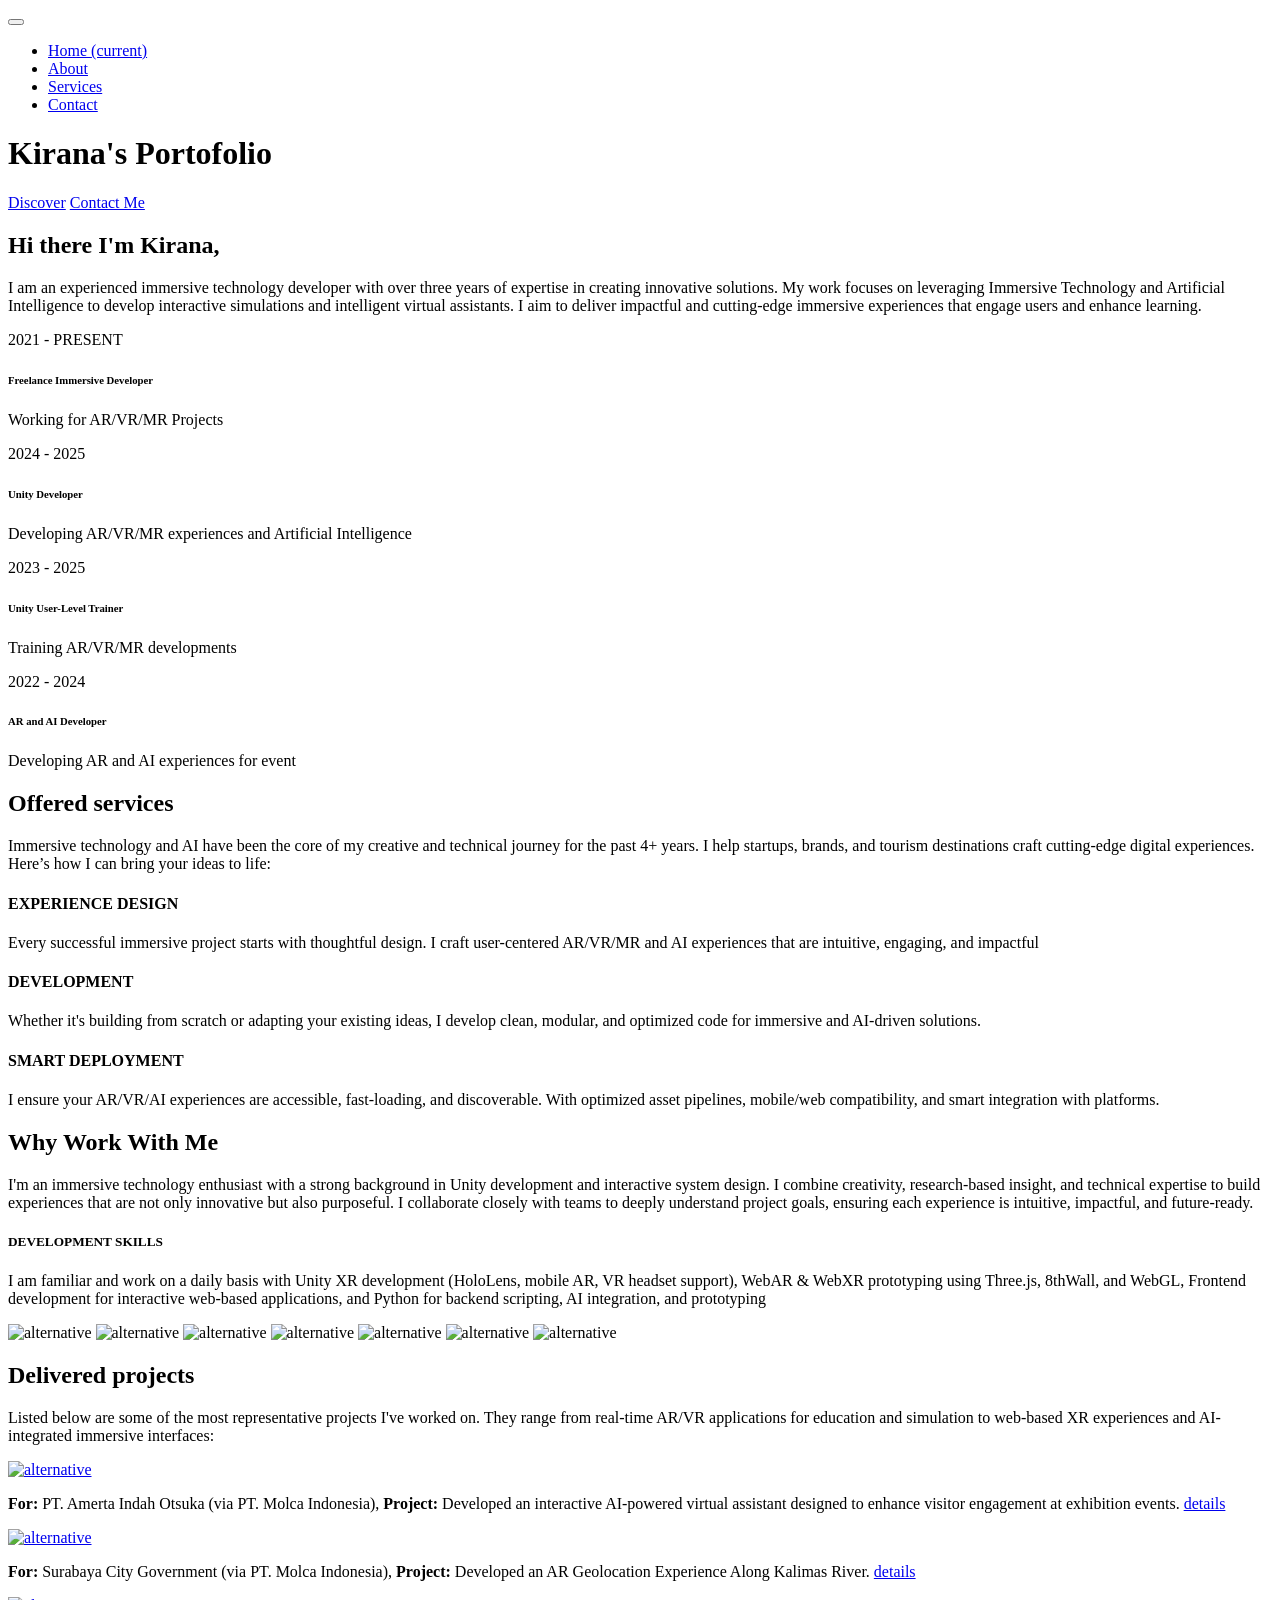
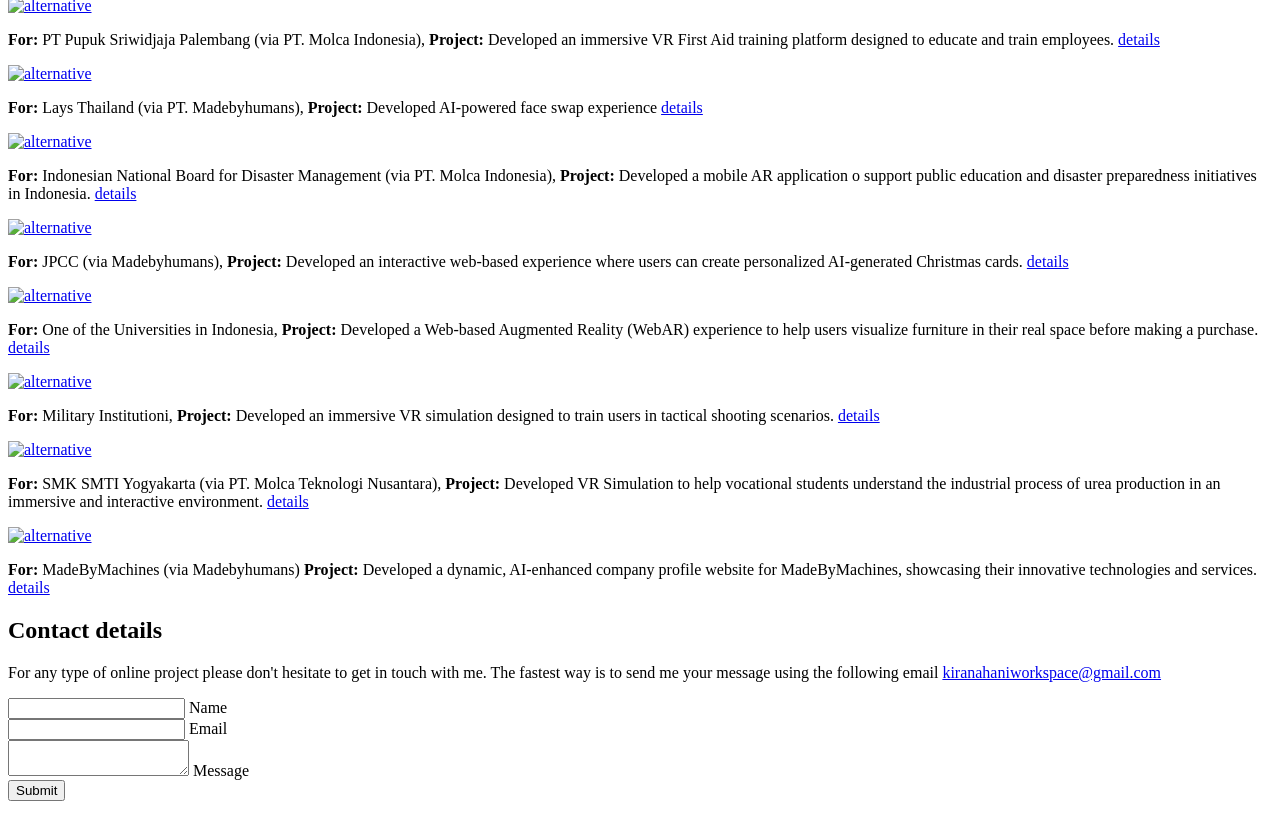
==== index.html @ e58524a7 "adding files" ====
<!DOCTYPE html>
<html lang="en">
<head>
    <meta charset="utf-8">
    <meta name="viewport" content="width=device-width, initial-scale=1, shrink-to-fit=no">


    <!-- Webpage Title -->
    <title>Kirana Hanifati</title>
    
    <!-- Styles -->
    <link rel="preconnect" href="https://fonts.gstatic.com">
    <link href="https://fonts.googleapis.com/css2?family=Open+Sans:ital,wght@0,400;0,600;0,700;1,400&family=Poppins:wght@600&display=swap" rel="stylesheet">
    <link href="css/bootstrap.css" rel="stylesheet">
    <link href="css/fontawesome-all.css" rel="stylesheet">
	<link href="css/styles.css" rel="stylesheet">
	
	<!-- Favicon  -->
    <link rel="icon" href="images/kiranaicon.png">
</head>
<body data-spy="scroll" data-target=".fixed-top">
    
    <!-- Navigation -->
    <nav class="navbar navbar-expand-lg fixed-top navbar-dark">
        <div class="container">


            <!-- Text Logo - Use this if you don't have a graphic logo -->
            <!-- <a class="navbar-brand logo-text page-scroll" href="index.html">Mark</a> -->

            <button class="navbar-toggler p-0 border-0" type="button" data-toggle="offcanvas">
                <span class="navbar-toggler-icon"></span>
            </button>

            <div class="navbar-collapse offcanvas-collapse" id="navbarsExampleDefault">
                <ul class="navbar-nav ml-auto">
                    <li class="nav-item">
                        <a class="nav-link page-scroll" href="#header">Home <span class="sr-only">(current)</span></a>
                    </li>
                    <li class="nav-item">
                        <a class="nav-link page-scroll" href="#about">About</a>
                    </li>
                    <li class="nav-item">
                        <a class="nav-link page-scroll" href="#services">Services</a>
                    </li>
                    <li class="nav-item">
                        <a class="nav-link page-scroll" href="#contact">Contact</a>
                    </li>
                </ul>
                <span class="nav-item social-icons">
                    <span class="fa-stack">
                        <a href="https://www.linkedin.com/in/kirana-hanifati/" target="_blank">
                            <i class="fas fa-circle fa-stack-2x"></i>
                            <i class="fab fa-linkedin-in fa-stack-1x"></i>
                        </a>
                    </span>
                    <span class="fa-stack">
                        <a href="https://www.youtube.com/@kiranahanifati8723/" target="_blank">
                            <i class="fas fa-circle fa-stack-2x"></i>
                            <i class="fab fa-youtube fa-stack-1x"></i>
                        </a>
                    </span>
                </span>
            </div> <!-- end of navbar-collapse -->
        </div> <!-- end of container -->
    </nav> <!-- end of navbar -->
    <!-- end of navigation -->


    <!-- Header -->
    <header id="header" class="header">
        <div class="container">
            <div class="row">
                <div class="col-lg-6">
                    <div class="text-container">
                        <h1 class="h1-large">Kirana's Portofolio</h1>
                        <a class="btn-solid-lg page-scroll" href="#about">Discover</a>
                        <a class="btn-outline-lg page-scroll" href="#contact"><i class="fas fa-user"></i>Contact Me</a>
                    </div> <!-- end of text-container -->
                </div> <!-- end of col -->
            </div> <!-- end of row -->
        </div> <!-- end of container -->
    </header> <!-- end of header -->
    <!-- end of header -->


    <!-- About-->
    <div id="about" class="basic-1 bg-gray">
        <div class="container">
            <div class="row">
                <div class="col-lg-4">
                    <div class="text-container first">
                        <h2>Hi there I'm Kirana,</h2>
                        <p>I am an experienced immersive technology developer with over three years of expertise in creating innovative solutions. My work focuses on leveraging Immersive Technology and Artificial Intelligence to develop interactive simulations and intelligent virtual assistants. I aim to deliver impactful and cutting-edge immersive experiences that engage users and enhance learning.</p>
                    </div> <!-- end of text-container -->
                </div> <!-- end of col -->
                <div class="col-lg-4">
                    <div class="text-container second">
                        <div class="time">2021 - PRESENT</div>
                        <h6>Freelance Immersive Developer</h6>
                        <p>Working for AR/VR/MR Projects</p>
                        <div class="time">2024 - 2025</div>
                        <h6>Unity Developer</h6>
                        <p>Developing AR/VR/MR experiences and Artificial Intelligence</p>
                    </div> <!-- end of text-container -->
                </div> <!-- end of col -->
                <div class="col-lg-4">
                    <div class="text-container third">
                        <div class="time">2023 - 2025</div>
                        <h6>Unity User-Level Trainer</h6>
                        <p>Training AR/VR/MR developments</p>
                        <div class="time">2022 - 2024</div>
                        <h6>AR and AI Developer</h6>
                        <p>Developing AR and AI experiences for event</p>
                    </div> <!-- end of text-container -->
                </div> <!-- end of col -->
            </div> <!-- end of row -->
        </div> <!-- end of container -->
    </div> <!-- end of basic-1 -->
    <!-- end of about -->


    <!-- Services -->
    <div id="services" class="basic-2">
        <div class="container">
            <div class="row">
                <div class="col-lg-12">
                    <h2 class="h2-heading">Offered services</h2>
                    <p class="p-heading">Immersive technology and AI have been the core of my creative and technical journey for the past 4+ years. I help startups, brands, and tourism destinations craft cutting-edge digital experiences. Here’s how I can bring your ideas to life:</p>
                </div> <!-- end of col -->
            </div> <!-- end of row -->
            <div class="row">
                <div class="col-lg-4">
                    <div class="text-box">
                        <i class="far fa-gem"></i>
                        <h4>EXPERIENCE DESIGN</h4>
                        <p>Every successful immersive project starts with thoughtful design. I craft user-centered AR/VR/MR and AI experiences that are intuitive, engaging, and impactful</p>
                    </div> <!-- end of text-box -->
                </div> <!-- end of col -->
                <div class="col-lg-4">
                    <div class="text-box">
                        <i class="fas fa-code"></i>
                        <h4>DEVELOPMENT</h4>
                        <p>Whether it's building from scratch or adapting your existing ideas, I develop clean, modular, and optimized code for immersive and AI-driven solutions. </p>
                    </div> <!-- end of text-box -->
                </div> <!-- end of col -->
                <div class="col-lg-4">
                    <div class="text-box">
                        <i class="fas fa-tv"></i>
                        <h4>SMART DEPLOYMENT</h4>
                        <p>I ensure your AR/VR/AI experiences are accessible, fast-loading, and discoverable. With optimized asset pipelines, mobile/web compatibility, and smart integration with platforms.</p>
                    </div> <!-- end of text-box -->
                </div> <!-- end of col -->
            </div> <!-- end of row -->
        </div> <!-- end of container -->
    </div> <!-- end of basic-2 -->
    <!-- end of services -->


    <!-- Details -->
	<div class="split">
		<div class="area-1">
		</div><!-- end of area-1 on same line and no space between comments to eliminate margin white space --><div class="area-2 bg-gray">
            <div class="container">    
                <div class="row">
                    <div class="col-lg-12">     
                        
                        <!-- Text Container -->
                        <div class="text-container">
                            <h2>Why Work With Me</h2>
                            <p>I'm an immersive technology enthusiast with a strong background in Unity development and interactive system design. I combine creativity, research-based insight, and technical expertise to build experiences that are not only innovative but also purposeful. I collaborate closely with teams to deeply understand project goals, ensuring each experience is intuitive, impactful, and future-ready.</p>
                            <h5>DEVELOPMENT SKILLS</h5>
                            <p>I am familiar and work on a daily basis with Unity XR development (HoloLens, mobile AR, VR headset support), WebAR & WebXR prototyping using Three.js, 8thWall, and WebGL, Frontend development for interactive web-based applications, and Python for backend scripting, AI integration, and prototyping</p>
                            
                            <div class="icons-container">
                                <img src="images/unity.png" alt="alternative">
                                <img src="images/arcore.png" alt="alternative">
                                <img src="images/webxr.svg" alt="alternative">
                                <img src="images/python.webp" alt="alternative">
                                <img src="images/8thwall.png" alt="alternative">
                                <img src="images/javascript.png" alt="alternative">
                                <img src="images/MRTK.png" alt="alternative">
                            </div> <!-- end of icons-container -->
                        </div> <!-- end of text-container -->
                        <!-- end of text container -->

                    </div> <!-- end of col -->
                </div> <!-- end of row -->
            </div> <!-- end of container -->
		</div> <!-- end of area-2 -->
    </div> <!-- end of split -->
    <!-- end of details -->


    <!-- Projects -->
    <div id="projects" class="basic-3">
        <div class="container">
            <div class="row">
                <div class="col-lg-12">
                    <h2 class="h2-heading">Delivered projects</h2>
                    <p class="p-heading">Listed below are some of the most representative projects I've worked on. They range from real-time AR/VR applications for education and simulation to web-based XR experiences and AI-integrated immersive interfaces:</p>
                </div> <!-- end of col -->
            </div> <!-- end of row -->
            <div class="row">
                <div class="col-lg-12">
                    <div class="text-container">
                        <div class="image-container">
                            <a href="project-AIO.html">
                                <img class="img-fluid" src="images/project-AIO.png" alt="alternative">
                            </a>
                        </div> <!-- end of image-container -->
                        <p><strong>For:</strong> PT. Amerta Indah Otsuka (via PT. Molca Indonesia), <strong>Project:</strong> Developed an interactive AI-powered virtual assistant designed to enhance visitor engagement at exhibition events. <a class="blue" href="project-AIO.html">details</a></p>
                    </div> <!-- end of text-container -->
                    <div class="text-container">
                        <div class="image-container">
                            <a href="project-Kalimas.html">
                                <img class="img-fluid" src="images/project-kalimas.png" alt="alternative">
                            </a>
                        </div> <!-- end of image-container -->
                        <p><strong>For:</strong> Surabaya City Government (via PT. Molca Indonesia), <strong>Project:</strong> Developed an AR Geolocation Experience Along Kalimas River. <a class="blue" href="project-Kalimas.html">details</a></p>
                    </div> <!-- end of text-container -->
                    <div class="text-container">
                        <div class="image-container">
                            <a href="project-pusri.html">
                                <img class="img-fluid" src="images/project-Pusri.png" alt="alternative">
                            </a>
                        </div> <!-- end of image-container -->
                        <p><strong>For:</strong> PT Pupuk Sriwidjaja Palembang (via PT. Molca Indonesia), <strong>Project:</strong> Developed an immersive VR First Aid training platform designed to educate and train employees. <a class="blue" href="project-pusri.html">details</a></p>
                    </div> <!-- end of text-container -->
                    <div class="text-container">
                        <div class="image-container">
                            <a href="project-lays.html">
                                <img class="img-fluid" src="images/project-lays.png" alt="alternative">
                            </a>
                        </div> <!-- end of image-container -->
                        <p><strong>For:</strong> Lays Thailand (via PT. Madebyhumans), <strong>Project:</strong> Developed AI-powered face swap experience <a class="blue" href="project-lays.html">details</a></p>
                    </div> <!-- end of text-container -->
                </div> <!-- end of col -->
            </div> <!-- end of row -->
        </div> <!-- end of container -->
    </div> <!-- end of basic-3 -->
    <!-- end of projects -->


    <!-- Works -->
    <div class="basic-4">
        <div class="container">
            <div class="row">
                <div class="col-lg-4">
                    <div class="text-container">
                        <div class="image-container">
                            <a href="project-bnpb.html">
                                <img class="img-fluid" src="images/project-bnpb.png" alt="alternative">
                            </a>
                        </div> <!-- end of image-container -->
                        <p><strong>For:</strong>  Indonesian National Board for Disaster Management (via PT. Molca Indonesia), <strong>Project:</strong> Developed a mobile AR application o support public education and disaster preparedness initiatives in Indonesia. <a class="blue" href="project-bnpb.html">details</a></p>
                    </div> <!-- end of text-container -->
                </div> <!-- end of col -->
                <div class="col-lg-4">
                    <div class="text-container">
                        <div class="image-container">
                            <a href="project-jpcc.html">
                                <img class="img-fluid" src="images/project-jpcc.png" alt="alternative">
                            </a>
                        </div> <!-- end of image-container -->
                        <p><strong>For:</strong> JPCC (via Madebyhumans), <strong>Project:</strong> Developed an interactive web-based experience where users can create personalized AI-generated Christmas cards.  <a class="blue" href="project-jpcc.html">details</a></p>
                    </div> <!-- end of text-container -->
                </div> <!-- end of col -->
                <div class="col-lg-4">
                    <div class="text-container">
                        <div class="image-container">
                            <a href="project-furniture.html">
                                <img class="img-fluid" src="images/project-furniture.png" alt="alternative">
                            </a>
                        </div> <!-- end of image-container -->
                        <p><strong>For:</strong> One of the Universities in Indonesia, <strong>Project:</strong> Developed a Web-based Augmented Reality (WebAR) experience to help users visualize furniture in their real space before making a purchase. <a class="blue" href="project-furniture.html">details</a></p>
                    </div> <!-- end of text-container -->
                </div> <!-- end of col -->
            </div> <!-- end of row -->
            <div class="row">
                <div class="col-lg-4">
                    <div class="text-container">
                        <div class="image-container">
                            <a href="project-stride.html">
                                <img class="img-fluid" src="images/project-stride.png" alt="alternative">
                            </a>
                        </div> <!-- end of image-container -->
                        <p><strong>For:</strong> Military Institutioni, <strong>Project:</strong> Developed an immersive VR simulation designed to train users in tactical shooting scenarios. <a class="blue" href="project-stride.html">details</a></p>
                    </div> <!-- end of text-container -->
                </div> <!-- end of col -->
                <div class="col-lg-4">
                    <div class="text-container">
                        <div class="image-container">
                            <a href="project-smti.html">
                                <img class="img-fluid" src="images/project-smti.png" alt="alternative">
                            </a>
                        </div> <!-- end of image-container -->
                        <p><strong>For:</strong> SMK SMTI Yogyakarta (via PT. Molca Teknologi Nusantara), <strong>Project:</strong> Developed VR Simulation to help vocational students understand the industrial process of urea production in an immersive and interactive environment. <a class="blue" href="project-smti.html">details</a></p>
                    </div> <!-- end of text-container -->
                </div> <!-- end of col -->
                <div class="col-lg-4">
                    <div class="text-container">
                        <div class="image-container">
                            <a href="project-madebymachines.html">
                                <img class="img-fluid" src="images/project-madebymachines.png" alt="alternative">
                            </a>
                        </div> <!-- end of image-container -->
                        <p><strong>For:  </strong>MadeByMachines (via Madebyhumans) <strong>Project:</strong> Developed a dynamic, AI-enhanced company profile website for MadeByMachines, showcasing their innovative technologies and services. <a class="blue" href="project-madebymachines.html">details</a></p>
                    </div> <!-- end of text-container -->
                </div> <!-- end of col -->
            </div> <!-- end of row -->
        </div> <!-- end of container -->
    </div> <!-- end of basic-4 -->
    <!-- end of works -->



<!-- Contact -->
<div id="contact" class="form-1 bg-gray">
    <div class="container">
        <div class="row">
            <div class="col-lg-12">
                <h2>Contact details</h2>
                <p class="p-heading">
                    For any type of online project please don't hesitate to get in touch with me. 
                    The fastest way is to send me your message using the following email 
                    <a class="blue no-line" href="mailto:kiranahaniworkspace@gmail.com">kiranahaniworkspace@gmail.com</a>
                </p>
            </div>
        </div>
        <div class="row">
            <div class="col-lg-12">
                <form id="contactForm">
                    <div class="form-group">
                        <input type="text" name="name" class="form-control-input" required>
                        <label class="label-control">Name</label>
                    </div>
                    <div class="form-group">
                        <input type="email" name="email" class="form-control-input" required>
                        <label class="label-control">Email</label>
                    </div>
                    <div class="form-group">
                        <textarea name="message" class="form-control-textarea" required></textarea>
                        <label class="label-control">Message</label>
                    </div>
                    <div class="form-group">
                        <button type="submit" class="form-control-submit-button">Submit</button>
                    </div>
                    <p id="formStatus"></p>
                </form>
            </div>
        </div>
    </div>
</div>

<!-- Scripts -->
<script src="js/jquery.min.js"></script>
<script src="js/bootstrap.min.js"></script>
<script src="js/jquery.easing.min.js"></script>
<script src="js/scripts.js"></script>
<script src="config.js"></script> <!-- Formspree ID disimpan di config.js -->

<script>
document.getElementById('contactForm').addEventListener('submit', async function(e) {
    e.preventDefault();
    const statusEl = document.getElementById('formStatus');
    statusEl.textContent = "Sending...";

    const formData = new FormData(this);
    try {
        const response = await fetch(`https://formspree.io/f/${CONFIG.FORMSPREE_ID}`, {
            method: "POST",
            body: formData,
            headers: {
                'Accept': 'application/json'
            }
        });

        if (response.ok) {
            statusEl.textContent = "Email sent!";
            this.reset();
        } else {
            const data = await response.json();
            statusEl.textContent = data?.error || "Failed to send the email.";
        }
    } catch (err) {
        statusEl.textContent = "Error: " + err.message;
    }
});
</script>

</body>
</html>
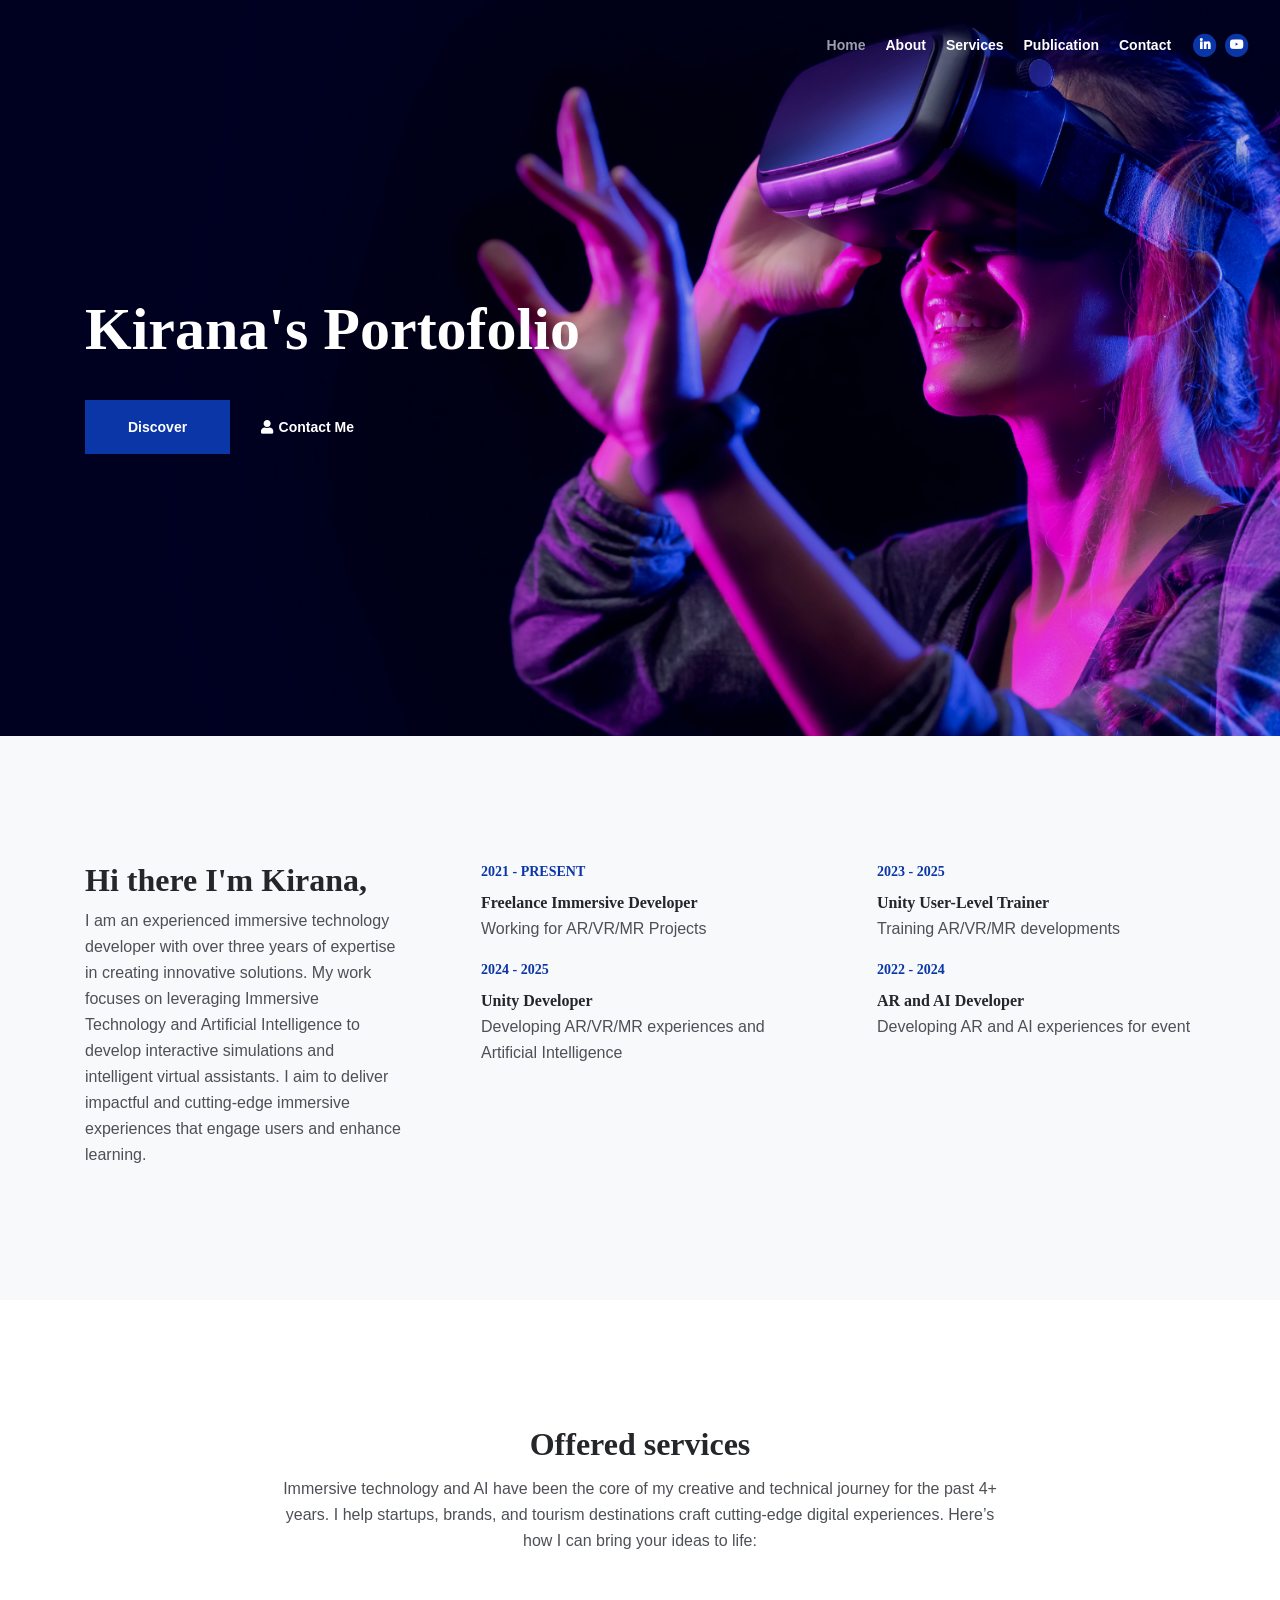
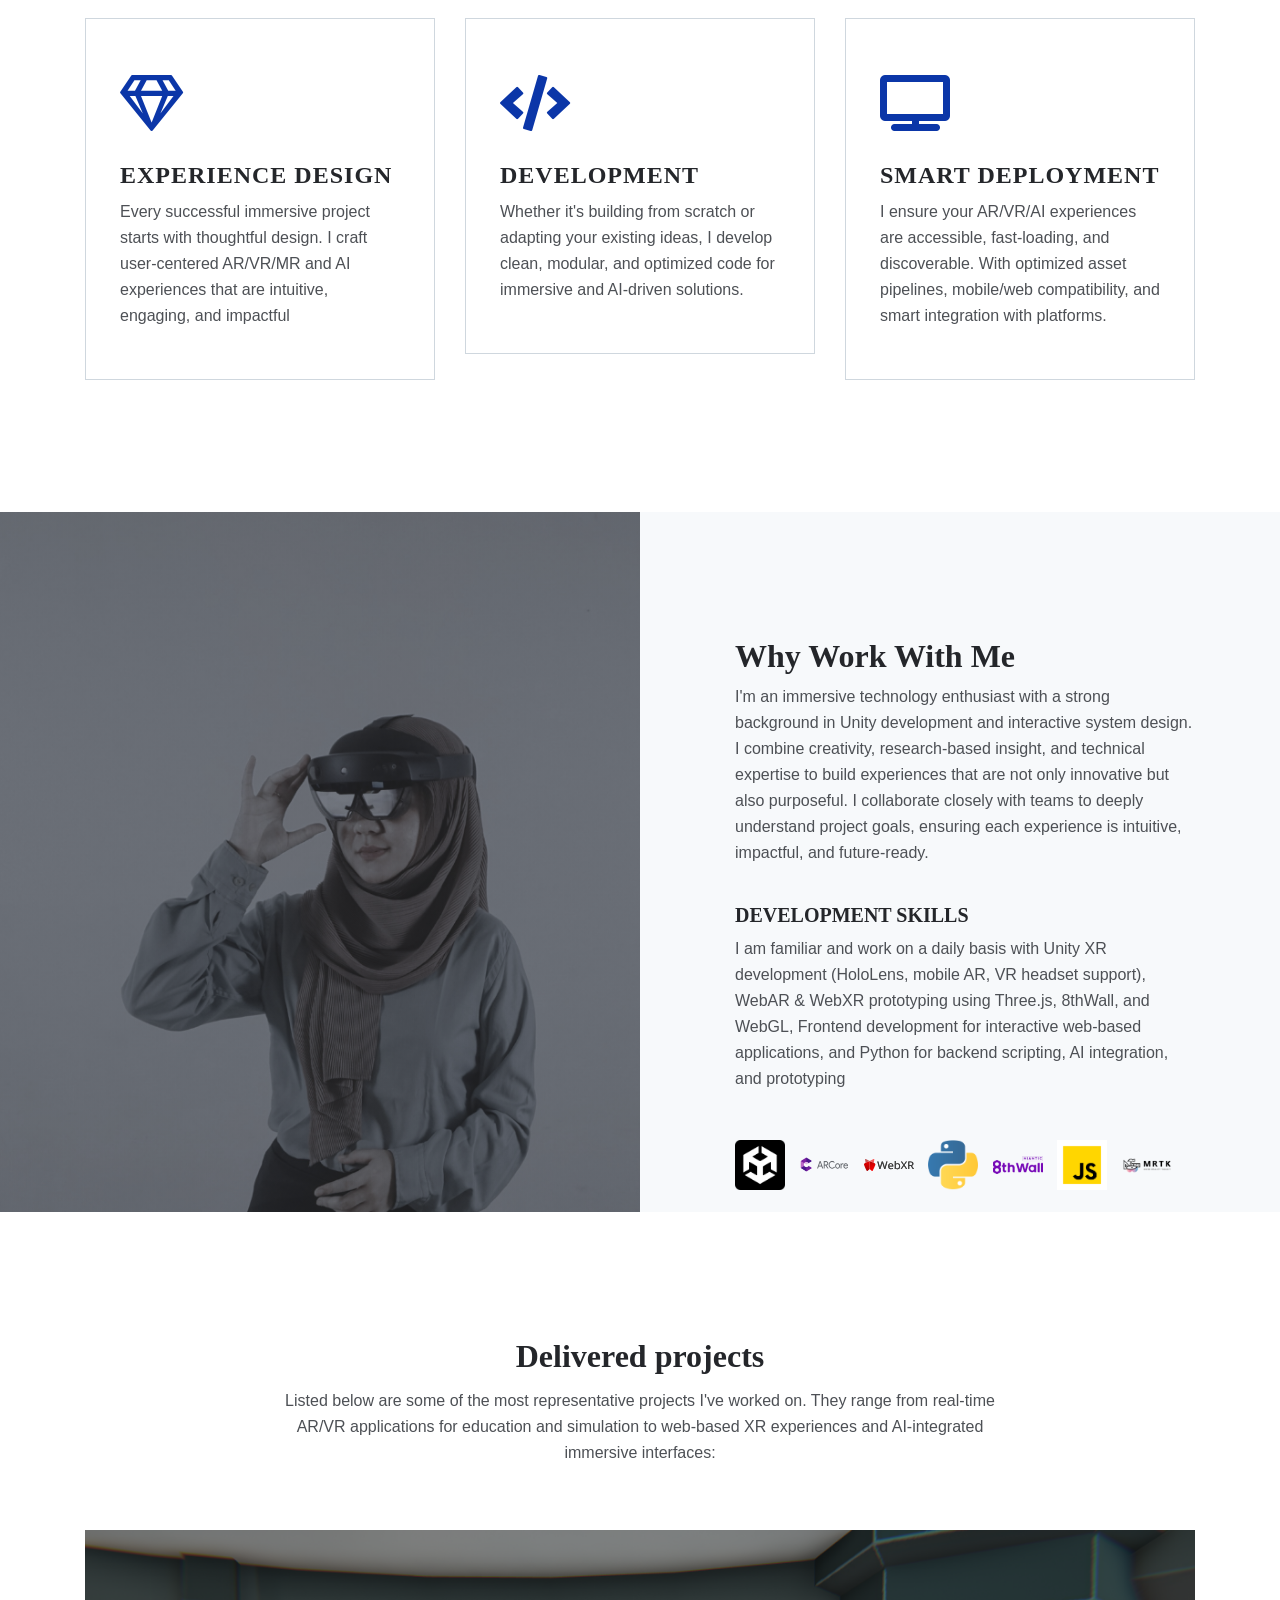
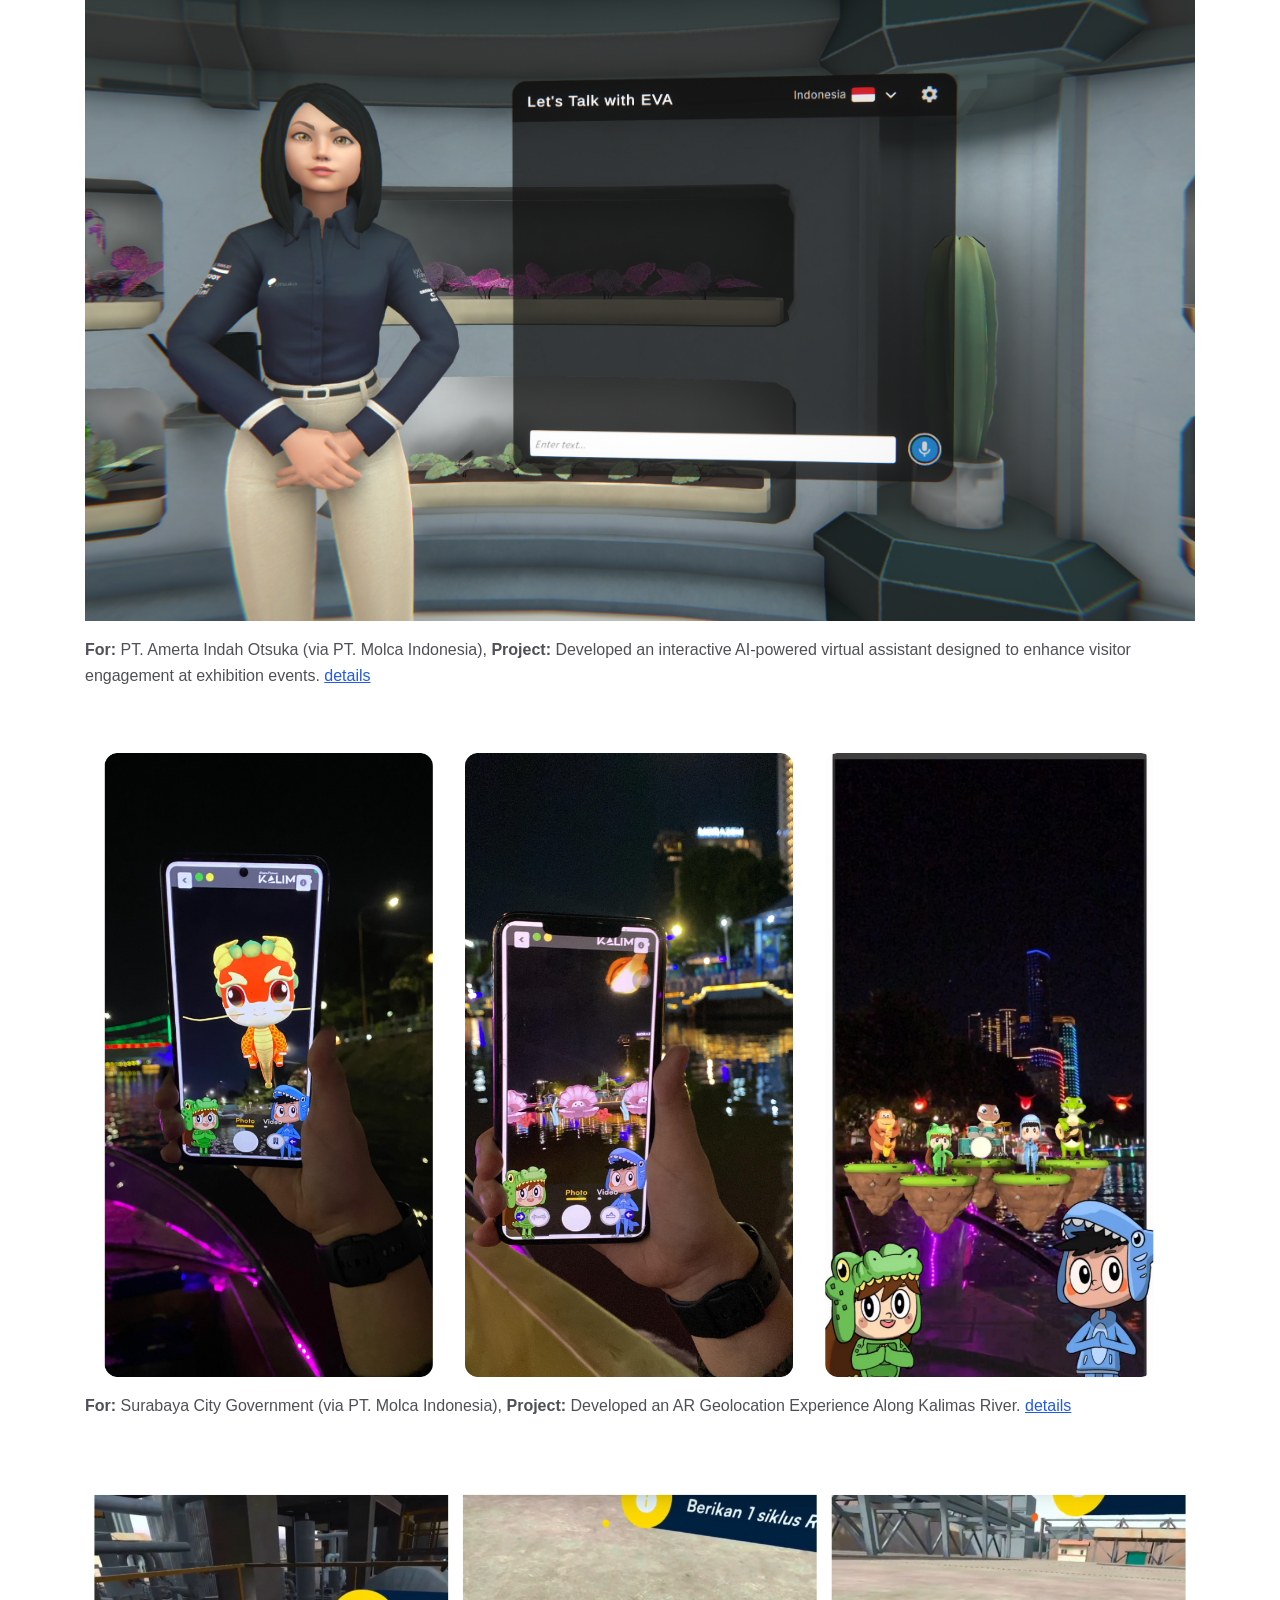
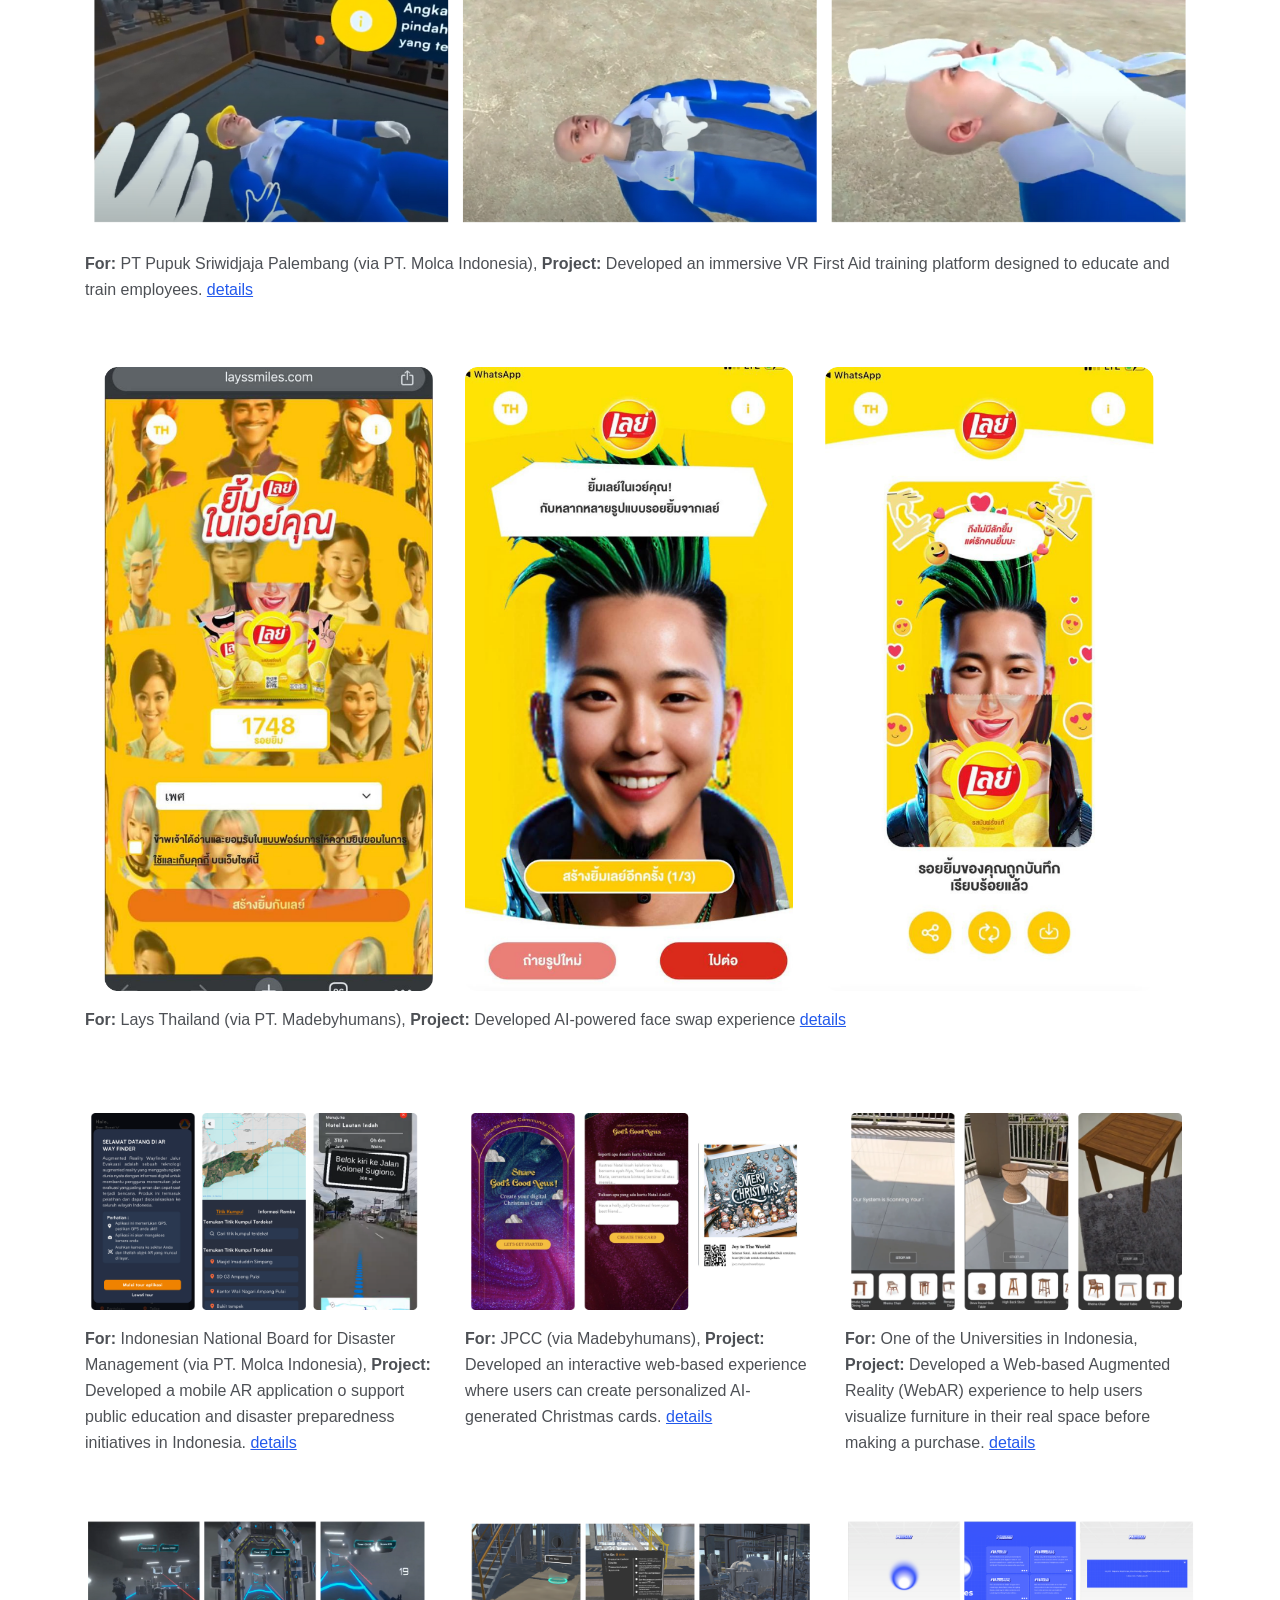
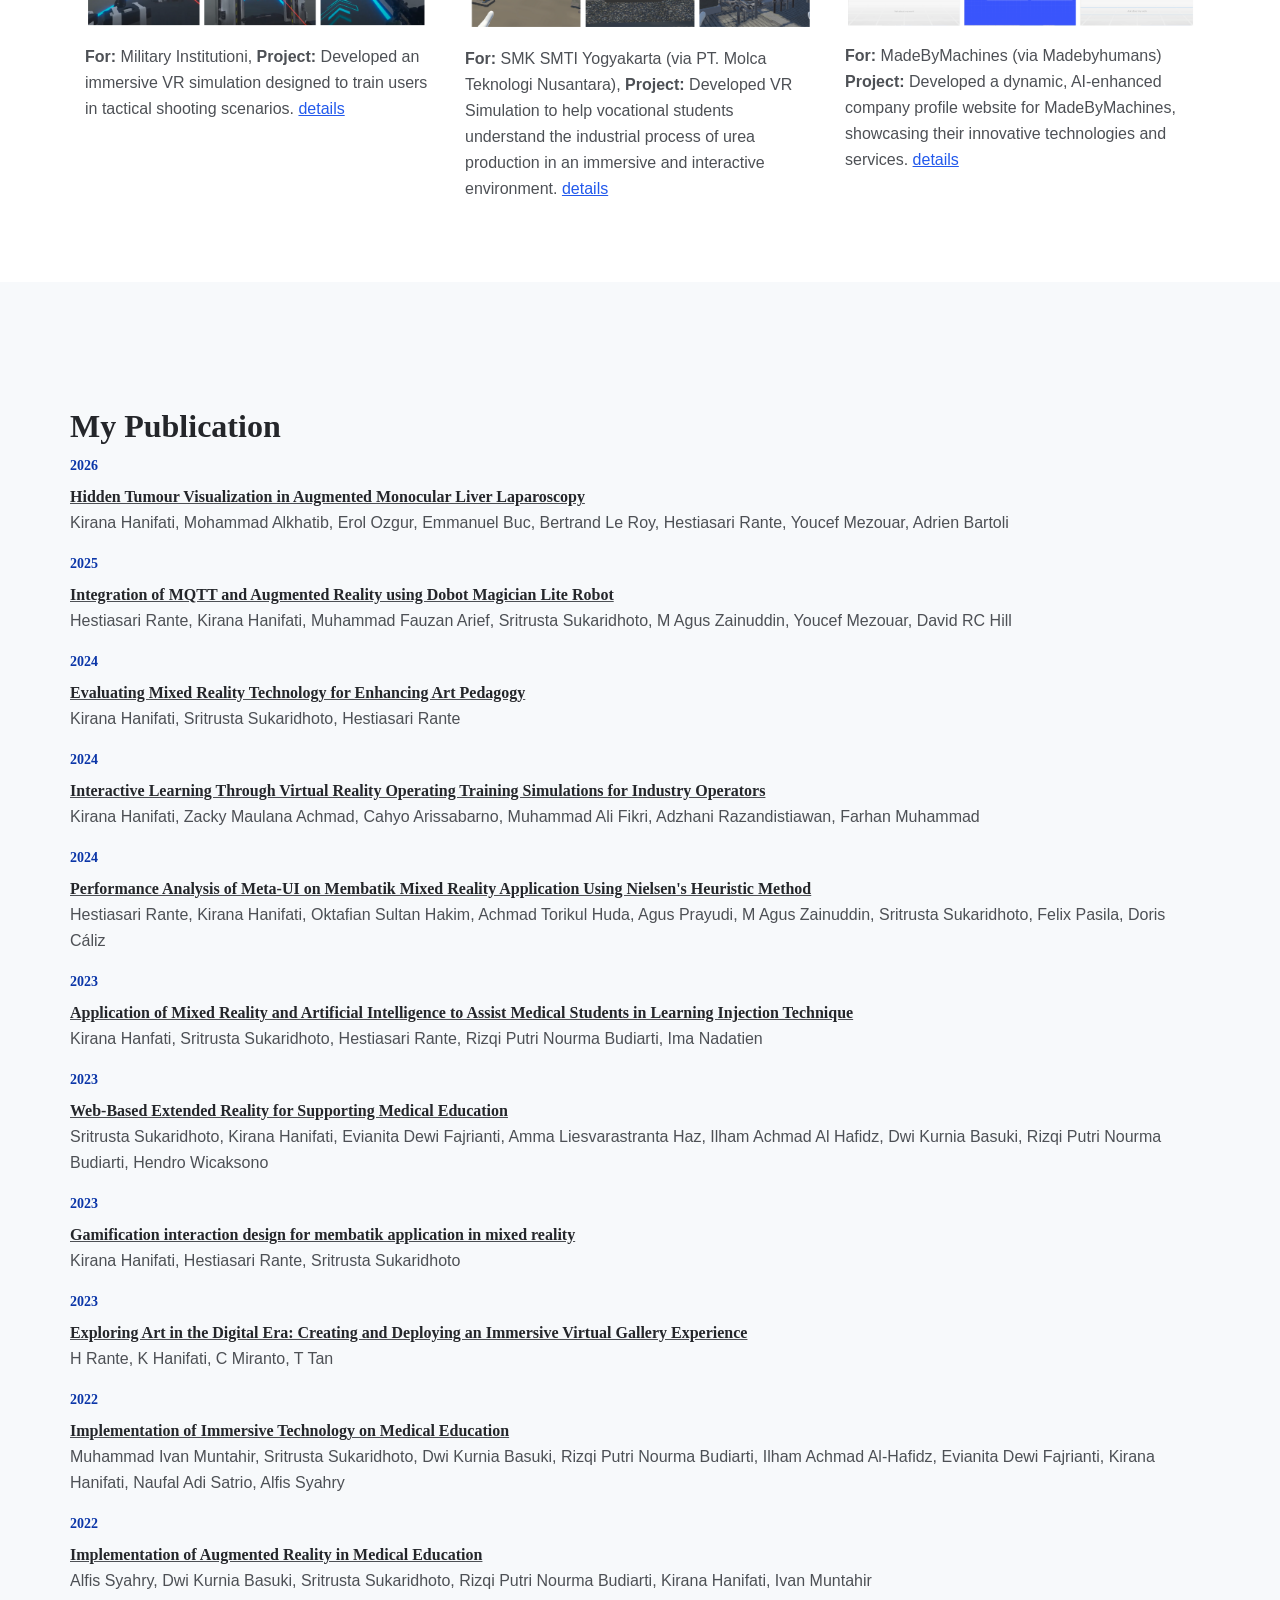
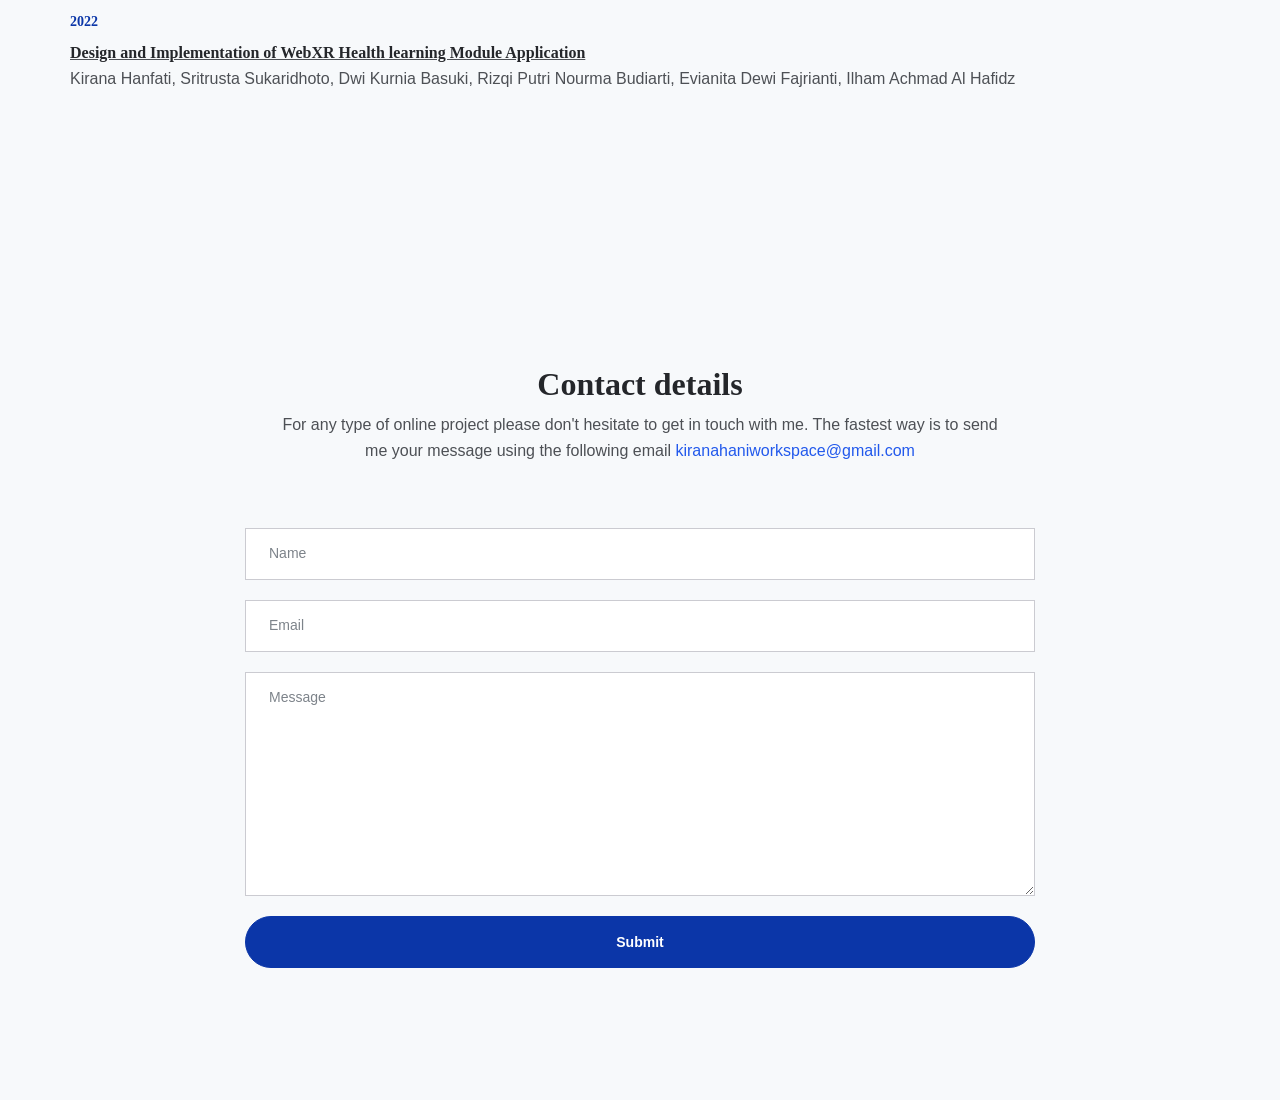
==== commit 9952d0e9: "Update index.html" ====
--- a/index.html
+++ b/index.html
@@ -42,6 +42,9 @@
                     </li>
                     <li class="nav-item">
                         <a class="nav-link page-scroll" href="#services">Services</a>
+                    </li>
+                    <li class="nav-item">
+                        <a class="nav-link page-scroll" href="#Publication">Publication</a>
                     </li>
                     <li class="nav-item">
                         <a class="nav-link page-scroll" href="#contact">Contact</a>
@@ -313,6 +316,78 @@
     </div> <!-- end of basic-4 -->
     <!-- end of works -->
 
+    <!-- Publication-->
+    <div id="Publication" class="basic-1 bg-gray">
+        <div class="container">
+            <div class="row">
+                    <div class="text-container first">
+                        <h2>My Publication</h2>
+                        <div class="time">2026</div>
+                        <a href="https://scholar.google.com/citations?view_op=view_citation&hl=id&user=3NtZE8kAAAAJ&sortby=pubdate&citation_for_view=3NtZE8kAAAAJ:8k81kl-MbHgC" target="_blank">
+                            <h6>Hidden Tumour Visualization in Augmented Monocular Liver Laparoscopy</h6>
+                        </a>
+                        <p>Kirana Hanifati, Mohammad Alkhatib, Erol Ozgur, Emmanuel Buc, Bertrand Le Roy, Hestiasari Rante, Youcef Mezouar, Adrien Bartoli</p>
+                        <div class="time">2025</div>
+                        <a href="https://scholar.google.com/citations?view_op=view_citation&hl=id&user=3NtZE8kAAAAJ&sortby=pubdate&citation_for_view=3NtZE8kAAAAJ:5nxA0vEk-isC" target="_blank">
+                            <h6>Integration of MQTT and Augmented Reality using Dobot Magician Lite Robot</h6>
+                        </a>
+                        <p>Hestiasari Rante, Kirana Hanifati, Muhammad Fauzan Arief, Sritrusta Sukaridhoto, M Agus Zainuddin, Youcef Mezouar, David RC Hill </p>
+                        <div class="time">2024</div>
+                        <a href="https://scholar.google.com/citations?view_op=view_citation&hl=id&user=3NtZE8kAAAAJ&sortby=pubdate&citation_for_view=3NtZE8kAAAAJ:hqOjcs7Dif8C" target="_blank">
+                            <h6>Evaluating Mixed Reality Technology for Enhancing Art Pedagogy</h6>
+                        </a>
+                        <p>Kirana Hanifati, Sritrusta Sukaridhoto, Hestiasari Rante </p>
+                        <div class="time">2024</div>
+                        <a href="https://scholar.google.com/citations?view_op=view_citation&hl=id&user=3NtZE8kAAAAJ&sortby=pubdate&citation_for_view=3NtZE8kAAAAJ:0EnyYjriUFMC" target="_blank">
+                            <h6>Interactive Learning Through Virtual Reality Operating Training Simulations for Industry Operators</h6>
+                        </a>
+                        <p>Kirana Hanifati, Zacky Maulana Achmad, Cahyo Arissabarno, Muhammad Ali Fikri, Adzhani Razandistiawan, Farhan Muhammad</p>
+                        <div class="time">2024</div>
+                        <a href="https://scholar.google.com/citations?view_op=view_citation&hl=id&user=3NtZE8kAAAAJ&sortby=pubdate&citation_for_view=3NtZE8kAAAAJ:UebtZRa9Y70C" target="_blank">
+                            <h6>Performance Analysis of Meta-UI on Membatik Mixed Reality Application Using Nielsen's Heuristic Method</h6>
+                        </a>
+                        <p>Hestiasari Rante, Kirana Hanifati, Oktafian Sultan Hakim, Achmad Torikul Huda, Agus Prayudi, M Agus Zainuddin, Sritrusta Sukaridhoto, Felix Pasila, Doris Cáliz</p>
+                        <div class="time">2023</div>
+                        <a href="https://scholar.google.com/citations?view_op=view_citation&hl=id&user=3NtZE8kAAAAJ&sortby=pubdate&citation_for_view=3NtZE8kAAAAJ:_FxGoFyzp5QC" target="_blank">
+                            <h6>Application of Mixed Reality and Artificial Intelligence to Assist Medical Students in Learning Injection Technique</h6>
+                        </a>
+                        <p>Kirana Hanfati, Sritrusta Sukaridhoto, Hestiasari Rante, Rizqi Putri Nourma Budiarti, Ima Nadatien</p>
+                        <div class="time">2023</div>
+                        <a href="https://scholar.google.com/citations?view_op=view_citation&hl=id&user=3NtZE8kAAAAJ&sortby=pubdate&citation_for_view=3NtZE8kAAAAJ:roLk4NBRz8UC" target="_blank">
+                            <h6>Web-Based Extended Reality for Supporting Medical Education</h6>
+                        </a>
+                        <p>Sritrusta Sukaridhoto, Kirana Hanifati, Evianita Dewi Fajrianti, Amma Liesvarastranta Haz, Ilham Achmad Al Hafidz, Dwi Kurnia Basuki, Rizqi Putri Nourma Budiarti, Hendro Wicaksono</p>
+                        <div class="time">2023</div>
+                        <a href="https://scholar.google.com/citations?view_op=view_citation&hl=id&user=3NtZE8kAAAAJ&sortby=pubdate&citation_for_view=3NtZE8kAAAAJ:ufrVoPGSRksC" target="_blank">
+                            <h6>Gamification interaction design for membatik application in mixed reality</h6>
+                        </a>
+                        <p>Kirana Hanifati, Hestiasari Rante, Sritrusta Sukaridhoto</p>
+                        <div class="time">2023</div>
+                        <a href="https://scholar.google.com/citations?view_op=view_citation&hl=id&user=3NtZE8kAAAAJ&sortby=pubdate&citation_for_view=3NtZE8kAAAAJ:WF5omc3nYNoC" target="_blank">
+                            <h6>Exploring Art in the Digital Era: Creating and Deploying an Immersive Virtual Gallery Experience</h6>
+                        </a>
+                        <p>H Rante, K Hanifati, C Miranto, T Tan</p>
+                        <div class="time">2022</div>
+                        <a href="https://scholar.google.com/citations?view_op=view_citation&hl=id&user=3NtZE8kAAAAJ&sortby=pubdate&citation_for_view=3NtZE8kAAAAJ:d1gkVwhDpl0C" target="_blank">
+                            <h6>Implementation of Immersive Technology on Medical Education</h6>
+                        </a>
+                        <p>Muhammad Ivan Muntahir, Sritrusta Sukaridhoto, Dwi Kurnia Basuki, Rizqi Putri Nourma Budiarti, Ilham Achmad Al-Hafidz, Evianita Dewi Fajrianti, Kirana Hanifati, Naufal Adi Satrio, Alfis Syahry</p>
+                        <div class="time">2022</div>
+                        <a href="https://scholar.google.com/citations?view_op=view_citation&hl=id&user=3NtZE8kAAAAJ&sortby=pubdate&citation_for_view=3NtZE8kAAAAJ:u-x6o8ySG0sC" target="_blank">
+                            <h6>Implementation of Augmented Reality in Medical Education</h6>
+                        </a>
+                        <p>Alfis Syahry, Dwi Kurnia Basuki, Sritrusta Sukaridhoto, Rizqi Putri Nourma Budiarti, Kirana Hanifati, Ivan Muntahir</p>
+                        <div class="time">2022</div>
+                        <a href="https://scholar.google.com/citations?view_op=view_citation&hl=id&user=3NtZE8kAAAAJ&sortby=pubdate&citation_for_view=3NtZE8kAAAAJ:u5HHmVD_uO8C" target="_blank">
+                            <h6>Design and Implementation of WebXR Health learning Module Application</h6>
+                        </a>
+                        <p>Kirana Hanfati, Sritrusta Sukaridhoto, Dwi Kurnia Basuki, Rizqi Putri Nourma Budiarti, Evianita Dewi Fajrianti, Ilham Achmad Al Hafidz</p>
+                    </div> <!-- end of text-container -->
+                </div> <!-- end of col -->
+            </div> <!-- end of row -->
+        </div> <!-- end of container -->
+    </div> <!-- end of basic-1 -->
+    <!-- end of about -->
 
 
 <!-- Contact -->
--- a/css/styles.css
+++ b/css/styles.css
@@ -0,0 +1,1280 @@
+/* Description: Master CSS file */
+
+/*****************************************
+Table Of Contents:
+- General Styles
+- Navigation
+- Header
+- About
+- Services
+- Details
+- Projects
+- Works
+- Testimonials
+- Questions
+- Contact
+- Footer 
+- Copyright
+- Back To Top Button
+- Extra Pages
+- Media Queries
+******************************************/
+
+/*****************************************
+Colors:
+- Backgrounds, navbar - black #24262a
+- Backgrounds - light gray #f7f9fb
+- Buttons, icons - blue #0b36a8
+- Headings text - black #24262a
+- Body text - dark gray #4d5055
+******************************************/
+
+
+/**************************/
+/*     General Styles     */
+/**************************/
+body,
+html {
+    width: 100%;
+	height: 100%;
+}
+
+body, p {
+	color: #4d5055; 
+	font: 400 1rem/1.625rem "Open Sans", sans-serif;
+}
+
+h1 {
+	color: #24262a;
+	font-weight: 700;
+	font-size: 2.5rem;
+	line-height: 3.25rem;
+	font-family: "Poppins"
+}
+
+h2 {
+	color: #24262a;
+	font-weight: 700;
+	font-size: 2rem;
+	line-height: 2.5rem;
+	font-family: "Poppins"
+}
+
+h3 {
+	color: #24262a;
+	font-weight: 700;
+	font-size: 1.75rem;
+	line-height: 2.25rem;
+	font-family: "Poppins"
+}
+
+h4 {
+	color: #24262a;
+	font-weight: 700;
+	font-size: 1.5rem;
+	line-height: 2rem;
+	font-family: "Poppins"
+}
+
+h5 {
+	color: #24262a;
+	font-weight: 700;
+	font-size: 1.25rem;
+	line-height: 1.625rem;
+	font-family: "Poppins"
+}
+
+h6 {
+	color: #24262a;
+	font-weight: 700;
+	font-size: 1rem;
+	line-height: 1.375rem;
+	font-family: "Poppins"
+}
+
+.p-large {
+	font-size: 1.125rem;
+	line-height: 1.75rem;
+}
+
+.p-small {
+	font-size: 0.875rem;
+	line-height: 1.5rem;
+}
+
+.testimonial-text {
+	font-style: italic;
+}
+
+.testimonial-author {
+	font-weight: 700;
+	font-size: 1rem;
+	line-height: 1.5rem;
+}
+
+.li-space-lg li {
+	margin-bottom: 0.5rem;
+}
+
+a {
+	color: #4d5055;
+	text-decoration: underline;
+}
+
+a:hover {
+	color: #4d5055;
+	text-decoration: underline;
+}
+
+.no-line {
+	text-decoration: none;
+}
+
+.no-line:hover {
+	text-decoration: none;
+}
+
+.blue {
+	color: #2259ec;
+}
+
+.bg-gray {
+	background-color: #f7f9fb;
+}
+
+.section-divider {
+	display: block;
+	height: 1px;
+	margin: 0;
+	border: none;
+	background-color: #d3dae2;
+}
+
+.btn-solid-reg {
+	display: inline-block;
+	padding: 1.375rem 2.25rem 1.375rem 2.25rem;
+	border: 1px solid #0b36a8;
+	background-color: #0b36a8;
+	color: #ffffff;
+	font-weight: 600;
+	font-size: 0.875rem;
+	line-height: 0;
+	text-decoration: none;
+	transition: all 0.2s;
+}
+
+.btn-solid-reg:hover {
+	background-color: transparent;
+	color: #0b36a8; /* needs to stay here because of the color property of a tag */
+	text-decoration: none;
+}
+
+.btn-solid-lg {
+	display: inline-block;
+	padding: 1.625rem 2.625rem 1.625rem 2.625rem;
+	border: 1px solid #0b36a8;
+	background-color: #0b36a8;
+	color: #ffffff;
+	font-weight: 600;
+	font-size: 0.875rem;
+	line-height: 0;
+	text-decoration: none;
+	transition: all 0.2s;
+}
+
+.btn-solid-lg:hover {
+	background-color: transparent;
+	color: #0b36a8; /* needs to stay here because of the color property of a tag */
+	text-decoration: none;
+}
+
+.btn-outline-reg {
+	display: inline-block;
+	padding: 1.375rem 2.25rem 1.375rem 2.25rem;
+	border: 1px solid #24262a;
+	background-color: transparent;
+	color: #24262a;
+	font-weight: 600;
+	font-size: 0.875rem;
+	line-height: 0;
+	text-decoration: none;
+	transition: all 0.2s;
+}
+
+.btn-outline-reg:hover {
+	background-color: #24262a;
+	color: #ffffff;
+	text-decoration: none;
+}
+
+.btn-outline-lg {
+	display: inline-block;
+	padding: 1.625rem 2.625rem 1.625rem 2.625rem;
+	border: 1px solid #24262a;
+	background-color: transparent;
+	color: #24262a;
+	font-weight: 600;
+	font-size: 0.875rem;
+	line-height: 0;
+	text-decoration: none;
+	transition: all 0.2s;
+}
+
+.btn-outline-lg:hover {
+	background-color: #24262a;
+	color: #ffffff;
+	text-decoration: none;
+}
+
+.btn-outline-sm {
+	display: inline-block;
+	padding: 1rem 1.5rem 1rem 1.5rem;
+	border: 1px solid #24262a;
+	background-color: transparent;
+	color: #24262a;
+	font-weight: 600;
+	font-size: 0.875rem;
+	line-height: 0;
+	text-decoration: none;
+	transition: all 0.2s;
+}
+
+.btn-outline-sm:hover {
+	background-color: #24262a;
+	color: #ffffff;
+	text-decoration: none;
+}
+
+.form-group {
+	position: relative;
+	margin-bottom: 1.25rem;
+}
+
+.label-control {
+	position: absolute;
+	top: 0.875rem;
+	left: 1.5rem;
+	color: #7d838a;
+	opacity: 1;
+	font-size: 0.875rem;
+	line-height: 1.375rem;
+	cursor: text;
+	transition: all 0.2s ease;
+}
+
+.form-control-input:focus + .label-control,
+.form-control-input.notEmpty + .label-control,
+.form-control-textarea:focus + .label-control,
+.form-control-textarea.notEmpty + .label-control {
+	top: 0.125rem;
+	color: #4d5055;
+	opacity: 1;
+	font-size: 0.75rem;
+	font-weight: 700;
+}
+
+.form-control-input,
+.form-control-select {
+	display: block; /* needed for proper display of the label in Firefox, IE, Edge */
+	width: 100%;
+	padding-top: 1.125rem;
+	padding-bottom: 0.125rem;
+	padding-left: 1.5rem;
+	border: 1px solid #cbcbd1;
+	background-color: #ffffff;
+	color: #4d5055;
+	font-size: 0.875rem;
+	line-height: 1.875rem;
+	transition: all 0.2s;
+	-webkit-appearance: none; /* removes inner shadow on form inputs on ios safari */
+}
+
+.form-control-select {
+	padding-top: 0.5rem;
+	padding-bottom: 0.5rem;
+	height: 3.25rem;
+	color: #7d838a;
+}
+
+select {
+    /* you should keep these first rules in place to maintain cross-browser behavior */
+    -webkit-appearance: none;
+	-moz-appearance: none;
+	-ms-appearance: none;
+    -o-appearance: none;
+    appearance: none;
+    background-image: url('../images/down-arrow.png');
+    background-position: 96% 50%;
+    background-repeat: no-repeat;
+    outline: none;
+}
+
+.form-control-textarea {
+	display: block; /* used to eliminate a bottom gap difference between Chrome and IE/FF */
+	width: 100%;
+	height: 14rem; /* used instead of html rows to normalize height between Chrome and IE/FF */
+	padding-top: 1.5rem;
+	padding-left: 1.3125rem;
+	border: 1px solid #cbcbd1;
+	background-color: #ffffff;
+	color: #4d5055;
+	font-size: 0.875rem;
+	line-height: 1.5rem;
+	transition: all 0.2s;
+}
+
+.form-control-input:focus,
+.form-control-select:focus,
+.form-control-textarea:focus {
+	border: 1px solid #a1a1a1;
+	outline: none; /* Removes blue border on focus */
+}
+
+.form-control-input:hover,
+.form-control-select:hover,
+.form-control-textarea:hover {
+	border: 1px solid #a1a1a1;
+}
+
+.checkbox {
+	font-size: 0.75rem;
+	line-height: 1.25rem;
+}
+
+input[type='checkbox'] {
+	vertical-align: -10%;
+	margin-right: 0.5rem;
+}
+
+.form-control-submit-button {
+	display: inline-block;
+	width: 100%;
+	height: 3.25rem;
+	border: 1px solid #0b36a8;
+	border-radius: 32px;
+	background-color: #0b36a8;
+	color: #ffffff;
+	font-weight: 600;
+	font-size: 0.875rem;
+	line-height: 0;
+	cursor: pointer;
+	transition: all 0.2s;
+}
+
+.form-control-submit-button:hover {
+	border: 1px solid #24262a;
+	background-color: transparent;
+	color: #24262a;
+}
+
+
+/**********************/
+/*     Navigation     */
+/**********************/
+.navbar {
+	background-color: #24262a;
+	font-weight: 600;
+	font-size: 0.875rem;
+	line-height: 0.875rem;
+	box-shadow: 0 1px 6px 0 rgba(0, 0, 0, 0.025);
+}
+
+.navbar .navbar-brand {
+	padding-top: 0.125rem;
+	padding-bottom: 0.125rem;
+}
+
+.navbar .logo-image img {
+    width: 118px;
+	height: 36px;
+}
+
+.navbar .logo-text {
+	color: #ffffff;
+	font-weight: 700;
+	font-size: 1.875rem;
+	line-height: 1rem;
+	text-decoration: none;
+}
+
+.offcanvas-collapse {
+	position: fixed;
+	top: 3.25rem; /* adjusts the height between the top of the page and the offcanvas menu */
+	bottom: 0;
+	left: 100%;
+	width: 100%;
+	padding-right: 1rem;
+	padding-left: 1rem;
+	overflow-y: auto;
+	visibility: hidden;
+	background-color: #24262a;
+	transition: visibility .3s ease-in-out, -webkit-transform .3s ease-in-out;
+	transition: transform .3s ease-in-out, visibility .3s ease-in-out;
+	transition: transform .3s ease-in-out, visibility .3s ease-in-out, -webkit-transform .3s ease-in-out;
+}
+
+.offcanvas-collapse.open {
+	visibility: visible;
+	-webkit-transform: translateX(-100%);
+	transform: translateX(-100%);
+}
+
+.navbar .navbar-nav {
+	margin-top: 0.75rem;
+	margin-bottom: 0.5rem;
+}
+
+.navbar .nav-item .nav-link {
+	padding-top: 0.625rem;
+	padding-bottom: 0.625rem;
+	color: #ffffff;
+	text-decoration: none;
+	transition: all 0.2s ease;
+}
+
+.navbar .nav-item.dropdown.show .nav-link,
+.navbar .nav-item .nav-link:hover,
+.navbar .nav-item .nav-link.active {
+	color: #9c9ead;
+}
+
+/* Dropdown Menu */
+.navbar .dropdown .dropdown-menu {
+	animation: fadeDropdown 0.2s; /* required for the fade animation */
+}
+
+@keyframes fadeDropdown {
+    0% {
+        opacity: 0;
+    }
+
+    100% {
+        opacity: 1;
+	}
+}
+
+.navbar .dropdown-menu {
+	margin-top: 0.5rem;
+	margin-bottom: 0.5rem;
+	border: none;
+	background-color: #24262a;
+}
+
+.navbar .dropdown-item {
+	padding-top: 0.5rem;
+	padding-bottom: 0.5rem;
+	color: #ffffff;
+	font-weight: 600;
+	font-size: 0.875rem;
+	line-height: 0.875rem;
+	text-decoration: none;
+}
+
+.navbar .dropdown-item:hover {
+	background-color: #24262a;
+	color: #9c9ead;
+}
+
+.navbar .dropdown-divider {
+	width: 100%;
+	height: 1px;
+	margin: 0.5rem auto 0.5rem auto;
+	border: none;
+	background-color: #505050;
+}
+/* end of dropdown menu */
+
+.navbar .fa-stack {
+	width: 2em;
+	margin-right: 0.25rem;
+	font-size: 0.75rem;
+}
+
+.navbar .fa-stack-2x {
+	color: #0b36a8;
+	transition: all 0.2s ease;
+}
+
+.navbar .fa-stack-1x {
+	color: #ffffff;
+	transition: all 0.2s ease;
+}
+
+.navbar .fa-stack:hover .fa-stack-2x {
+	color: #ffffff;
+}
+
+.navbar .fa-stack:hover .fa-stack-1x {
+	color: #0b36a8;
+}
+
+.navbar .navbar-toggler {
+	padding: 0;
+	border: none;
+	font-size: 1.25rem;
+}
+
+
+/******************/
+/*     Header     */
+/******************/
+.header {
+	padding-top: 7rem;
+	padding-bottom: 5.5rem;
+	background: linear-gradient(rgba(0, 0, 0, 0.1), rgba(0, 0, 0, 0.1)), url('../images/header.png') center center no-repeat;
+	background-size: cover;
+	text-align: center;
+}
+
+.header .h1-large {
+	margin-bottom: 1.75rem;
+	color: #ffffff;
+}
+
+.header .btn-solid-lg:hover {
+	border: 1px solid #ffffff;
+	color: #ffffff;
+}
+
+.header .btn-outline-lg {
+	padding: 1.625rem 1.625rem 1.625rem 1.625rem;
+	border: none;
+	color: #ffffff;
+}
+
+.header .btn-outline-lg:hover {
+	background: transparent;
+	color: #9c9ead;
+	text-decoration: none;
+}
+
+.header .btn-outline-lg .fas {
+	margin-right: 0.375rem;
+}
+
+
+/*****************/
+/*     About     */
+/*****************/
+.basic-1 {
+	padding-top: 7.75rem;
+	padding-bottom: 5.25rem;
+}
+
+.basic-1 .text-container {
+	margin-bottom: 3rem;
+}
+
+.basic-1 .time {
+	margin-bottom: 0.5rem;
+	color: #0b36a8;
+	font-weight: 600;
+	font-size: 0.875rem;
+	line-height: 1.5rem;
+	font-family: "Poppins";
+}
+
+.basic-1 h6 {
+	margin-bottom: 0.125rem;
+}
+
+
+/********************/
+/*     Services     */
+/********************/
+.basic-2 {
+	padding-top: 7.75rem;
+	padding-bottom: 5.25rem;
+}
+
+.basic-2 .h2-heading {
+	margin-bottom: 0.75rem;
+	text-align: center;
+}
+
+.basic-2 .p-heading {
+	margin-bottom: 4rem;
+	text-align: center;
+}
+
+.basic-2 .text-box {
+	margin-bottom: 3rem;
+	padding: 3.5rem 1rem 2.125rem 1rem;
+	border: 1px solid #cfd7de;
+}
+
+.basic-2 .fas,
+.basic-2 .far {
+	margin-bottom: 1.75rem;
+	color: #0b36a8;
+	font-size: 3.5rem;
+}
+
+.basic-2 h4 {
+	letter-spacing: 1px;
+}
+
+
+/*******************/
+/*     Details     */
+/*******************/
+.split .area-1 {
+	height: 430px;
+	background: linear-gradient(to bottom right, rgba(25, 26, 29, 0.5), rgba(25, 26, 29, 0.5)), url('../images/kirana.png') center center no-repeat;
+	background-size: cover;
+}
+
+.split .area-2 {
+	padding-top: 7.75rem;
+	padding-bottom: 7.75rem;
+}
+
+.split p {
+	margin-bottom: 2.25rem;
+}
+
+.split .icons-container {
+	margin-top: 3rem;
+}
+
+.split .icons-container img {
+	width: 50px;
+	margin-right: 0.625rem;
+	margin-bottom: 0.75rem;
+}
+
+
+/********************/
+/*     Projects     */
+/********************/
+.basic-3 {
+	padding-top: 7.75rem;
+	padding-bottom: 1rem;
+}
+
+.basic-3 .h2-heading {
+	margin-bottom: 0.75rem;
+	text-align: center;
+}
+
+.basic-3 .p-heading {
+	margin-bottom: 4rem;
+	text-align: center;
+}
+
+.basic-3 .text-container {
+	margin-bottom: 4rem;
+}
+
+.basic-3 .image-container {
+	margin-bottom: 1rem;
+}
+
+/* Hover Animation */
+.basic-3 .image-container {
+	overflow: hidden;
+	margin-right: auto;
+	margin-left: auto;
+}
+
+.basic-3 .image-container img {
+	margin: 0;
+	transition: all 0.2s;
+}
+
+.basic-3 .image-container:hover img {
+	-moz-transform: scale(1.1);
+	-webkit-transform: scale(1.1);
+	transform: scale(1.1);
+} 
+/* end of hover animation */
+
+
+/*****************/
+/*     Works     */
+/*****************/
+.basic-4 {
+	padding-bottom: 1rem;
+}
+
+.basic-4 .text-container {
+	margin-bottom: 4rem;
+}
+
+.basic-4 .image-container {
+	margin-bottom: 1rem;
+}
+
+/* Hover Animation */
+.basic-4 .image-container {
+	overflow: hidden;
+	margin-right: auto;
+	margin-left: auto;
+}
+
+.basic-4 .image-container img {
+	margin: 0;
+	transition: all 0.2s;
+}
+
+.basic-4 .image-container:hover img {
+	-moz-transform: scale(1.15);
+	-webkit-transform: scale(1.15);
+	transform: scale(1.15);
+} 
+/* end of hover animation */
+
+
+/************************/
+/*     Testimonials     */
+/************************/
+.cards-1 {
+	padding-top: 3rem;
+	padding-bottom: 3.875rem;
+}
+
+.cards-1 .h2-heading {
+	margin-bottom: 3rem;
+	text-align: center;
+}
+
+.cards-1 .card {
+	margin-bottom: 4rem;
+	border: none;
+}
+
+.cards-1 .card-body {
+	padding: 0;
+	text-align: center;
+}
+
+.cards-1 .testimonial-text {
+	margin-bottom: 1.625rem;
+}
+
+.cards-1 img {
+	display: inline-block;
+	width: 60px;
+	margin-bottom: 0.875rem;
+	border-radius: 50%;
+}
+
+.cards-1 .text {
+	margin-top: 0.375rem;
+}
+
+.cards-1 .testimonial-author {
+	color: #24262a;
+}
+
+.cards-1 .testimonial-author,
+.cards-1 .occupation {
+	font-size: 0.875rem;
+	line-height: 1.375rem;
+}
+
+
+/*********************/
+/*     Questions     */
+/*********************/
+.accordion-1 {
+	padding-top: 7.75rem;
+	padding-bottom: 6.75rem;
+}
+
+.accordion-1 .h2-heading {
+	margin-bottom: 2.5rem;
+	text-align: center;
+}
+
+.accordion-1 .card {
+	margin-bottom: 1.75rem;
+	border: none;
+}
+
+.accordion-1 .card-header {
+	padding: 0;
+	border: none;
+	background-color: transparent;
+}
+
+.accordion-1 .card button {
+	padding: 0;
+	color: #24262a;
+	font-weight: 600;
+	font-size: 1.125rem;
+	line-height: 1.75rem;
+	font-family: 'Poppins';
+}
+
+.accordion-1 .card button:hover {
+	text-decoration: none;
+}
+
+.accordion-1 .card button:before {
+	float: left;
+	margin-right: 0.625rem;
+	font-family: 'Font Awesome 5 Free';
+	font-weight: 900;
+	content: "\f078";
+	transition: all 0.2s;
+}
+
+.accordion-1 .card button.collapsed:before {
+	-webkit-transform: rotate(180deg);
+	-moz-transform: rotate(180deg);
+	transform: rotate(180deg);
+} 
+
+.accordion-1 .card-body {
+	padding: 0.75rem 1.5rem 0.5rem 1.5rem;
+}
+
+
+/*******************/
+/*     Contact     */
+/*******************/
+.form-1 {
+	padding-top: 7.75rem;
+	padding-bottom: 7rem;
+	text-align: center;
+}
+
+.form-1 .h2-heading {
+	margin-bottom: 0.75rem;
+	text-align: center;
+}
+
+.form-1 .p-heading {
+	margin-bottom: 4rem;
+}
+
+
+/******************/
+/*     Footer     */
+/******************/
+.footer {
+	padding-top: 6.25rem;
+	padding-bottom: 2rem;
+	background-color: #24262a;
+	text-align: center;
+}
+
+.footer a {
+	text-decoration: none;
+}
+
+.footer .fa-stack {
+	width: 2em;
+	margin-bottom: 1.25rem;
+	margin-right: 0.375rem;
+	font-size: 1.5rem;
+}
+
+.footer .fa-stack .fa-stack-1x {
+    color: #ffffff;
+	transition: all 0.2s ease;
+}
+
+.footer .fa-stack .fa-stack-2x {
+	color: #0b36a8;
+	transition: all 0.2s ease;
+}
+
+.footer .fa-stack:hover .fa-stack-1x {
+	color: #0b36a8;
+}
+
+.footer .fa-stack:hover .fa-stack-2x {
+    color: #ffffff;
+}
+
+
+/*********************/
+/*     Copyright     */
+/*********************/
+.copyright {
+	padding-top: 1rem;
+	padding-bottom: 1rem;
+	background-color: #24262a;
+	text-align: center;
+}
+
+.copyright .p-small {
+	color: #9da6ac;
+	text-align: center;
+}
+
+.copyright a {
+	color: #9da6ac;
+}
+
+
+/******************************/
+/*     Back To Top Button     */
+/******************************/
+a.back-to-top {
+	position: fixed;
+	z-index: 999;
+	right: 12px;
+	bottom: 12px;
+	display: none;
+	width: 42px;
+	height: 42px;
+	border-radius: 30px;
+	background: #3a424d url("../images/up-arrow.png") no-repeat center 47%;
+	background-size: 18px 18px;
+	text-indent: -9999px;
+}
+
+a:hover.back-to-top {
+	background-color: #0b36a8;
+}
+
+
+/***********************/
+/*     Extra Pages     */
+/***********************/
+.ex-header {
+	padding-top: 8.5rem;
+	padding-bottom: 4rem;
+	background-color: #24262a;
+}
+
+.ex-header h1 {
+	color: #ffffff;
+}
+
+.ex-basic-1 .list-unstyled .fas {
+	font-size: 0.375rem;
+	line-height: 1.625rem;
+}
+
+.ex-basic-1 .list-unstyled .media-body {
+	margin-left: 0.5rem;
+}
+
+.ex-basic-1 .text-box {
+	padding: 1.25rem 1.25rem 0.5rem 1.25rem;
+	background-color: #f7f9fb;
+}
+
+.ex-cards-1 .card {
+	border: none;
+	background-color: transparent;
+}
+
+.ex-cards-1 .card .fa-stack {
+	width: 2em;
+	font-size: 1.125rem;
+}
+
+.ex-cards-1 .card .fa-stack-2x {
+	color: #0b36a8;
+}
+
+.ex-cards-1 .card .fa-stack-1x {
+	color: #ffffff;
+	font-weight: 700;
+	line-height: 2.125rem;
+}
+
+.ex-cards-1 .card .list-unstyled .media-body {
+	margin-left: 0.75rem;
+}
+
+.ex-cards-1 .card .list-unstyled .media-body h5 {
+	margin-top: 0.125rem;
+	margin-bottom: 0.375rem;
+}
+
+
+/*************************/
+/*     Media Queries     */
+/*************************/	
+/* Min-width 768px */
+@media (min-width: 768px) {
+
+	/* Header */
+	.header {
+		padding-top: 11rem;
+		padding-bottom: 9rem;
+	}
+	/* end of header */
+
+
+	/* Services */
+	.basic-2 .text-box {
+		padding-right: 2.125rem;
+		padding-left: 2.125rem;
+	}
+	/* end of services */
+
+
+	/* Extra Pages */
+	.ex-basic-1 .text-box {
+		padding: 1.75rem 2rem 0.875rem 2rem;
+	}
+	/* end of extra pages */
+}
+/* end of min-width 768px */
+
+
+/* Min-width 992px */
+@media (min-width: 992px) {
+	
+	/* General Styles */
+	.h2-heading {
+		width: 35.25rem;
+		margin-right: auto;
+		margin-left: auto;
+	}
+
+	.p-heading {
+		width: 46rem;
+		margin-right: auto;
+		margin-left: auto;
+	}
+	/* end of general styles */
+
+
+	/* Navigation */
+	.navbar {
+		padding-top: 1.75rem;
+		background-color: transparent;
+		box-shadow: none;
+		transition: all 0.2s;
+	}
+
+	.navbar.top-nav-collapse {
+		padding-top: 0.5rem;
+		padding-top: 0.5rem;
+		background-color: #24262a;
+		box-shadow: 0 3px 6px 0 rgba(0, 0, 0, 0.025);
+	}
+
+	.offcanvas-collapse {
+		position: static;
+		top: auto;
+		bottom: auto;
+		left: auto;
+		width: auto;
+		padding-right: 0;
+		padding-left: 0;
+		background-color: transparent;
+		overflow-y: visible;
+		visibility: visible;
+	}
+
+	.offcanvas-collapse.open {
+		-webkit-transform: none;
+		transform: none;
+	}
+
+	.navbar .navbar-nav {
+		margin-top: 0;
+		margin-bottom: 0;
+	}
+	
+	.navbar .nav-item .nav-link {
+		padding-right: 0.625rem;
+		padding-left: 0.625rem;
+	}
+
+	.navbar .dropdown-menu {
+		margin-top: 0.25rem;
+		box-shadow: 0 3px 3px 1px rgba(0, 0, 0, 0.08);
+	}
+
+	.navbar .dropdown-divider {
+		width: 90%;
+	}
+
+	.navbar .social-icons {
+		margin-left: 0.5rem;
+	}
+	
+	.navbar .fa-stack {
+		margin-right: 0;
+		margin-left: 0.25rem;
+	}
+	/* end of navigation */
+
+
+	/* Header */
+	.header {
+		padding-top: 15rem;
+		padding-bottom: 14rem;
+		text-align: left;
+	}
+	/* end of header */
+
+
+	/* Details */
+	.split {
+		height: 760px;
+	}
+	
+	.split .area-1 {
+		height: 100%;
+		width: 50%;
+		display: inline-block;
+	}
+	
+	.split .area-2 {
+		height: 100%;
+		width: 50%;
+		display: inline-block;
+		vertical-align: top;
+	}
+
+	.split .text-container {
+		width: 400px;
+		margin-left: 3rem;
+	}
+	/* end of details */
+
+
+	/* Testimonials */
+	.cards-1 .card {
+		display: inline-block;
+		width: 290px;
+		vertical-align: top;
+	}
+
+	.cards-1 .card:nth-of-type(3n+2) {
+		margin-right: 1.5rem;
+		margin-left: 1.5rem;
+	}
+
+	.cards-1 .card-body {
+		text-align: left;
+	}
+
+	.cards-1 .details {
+		display: flex;
+		align-items: flex-start;
+	}
+	
+	.cards-1 .details .text {
+		flex-direction: column;
+	}
+	
+	.cards-1 .details img {
+		margin-right: 1.125rem;
+	}
+	/* end of testimonials */
+
+
+	/* Accordion */
+	.accordion-1 .accordion {
+		width: 730px;
+		margin-right: auto;
+		margin-left: auto;
+	}
+	/* end of accordion */
+
+
+	/* Contact */
+	.form-1 form {
+		width: 790px;
+		margin-right: auto;
+		margin-left: auto;
+	}
+	/* end of contact */
+
+
+	/* Extra Pages */
+	.ex-cards-1 .card {
+		display: inline-block;
+		width: 296px;
+		vertical-align: top;
+	}
+
+	.ex-cards-1 .card:nth-of-type(3n+2) {
+		margin-right: 1rem;
+		margin-left: 1rem;
+	}
+	/* end of extra pages */
+}
+/* end of min-width 992px */
+
+
+/* Min-width 1200px */
+@media (min-width: 1200px) {
+
+	/* General Styles */
+	.h1-large {
+		font-size: 3.75rem;
+		line-height: 4.625rem;
+	}
+	/* end of general styles */
+
+
+	/* Navigation */
+	.navbar .container {
+		max-width: 1330px;
+	}
+	/* end of navigation */
+
+
+	/* Header */
+	.header {
+		padding-top: 18.25rem;
+		padding-bottom: 17.25rem;
+	}
+	/* end of header */
+
+
+	/* About */
+	.basic-1 .text-container.first {
+		margin-right: 2rem;
+	}
+
+	.basic-1 .text-container.second {
+		margin-right: 1rem;
+		margin-left: 1rem;
+	}
+
+	.basic-1 .text-container.third {
+		margin-left: 2rem;
+	}
+	/* end of about */
+
+
+	/* Details */
+	.split {
+		height: 700px;
+	}
+
+	.split .text-container {
+		width: 460px;
+		margin-left: 5rem;
+	}
+	/* end of details */
+
+
+	/* Testimonials */
+	.cards-1 .card {
+		width: 338px;
+	}
+	
+	.cards-1 .card:nth-of-type(3n+2) {
+		margin-right: 2.625rem;
+		margin-left: 2.625rem;
+	}
+	/* end of testimonials */
+	
+
+	/* Extra Pages */
+	.ex-cards-1 .card {
+		width: 336px;
+	}
+
+	.ex-cards-1 .card:nth-of-type(3n+2) {
+		margin-right: 2.875rem;
+		margin-left: 2.875rem;
+	}
+	/* end of extra pages */
+}
+/* end of min-width 1200px */
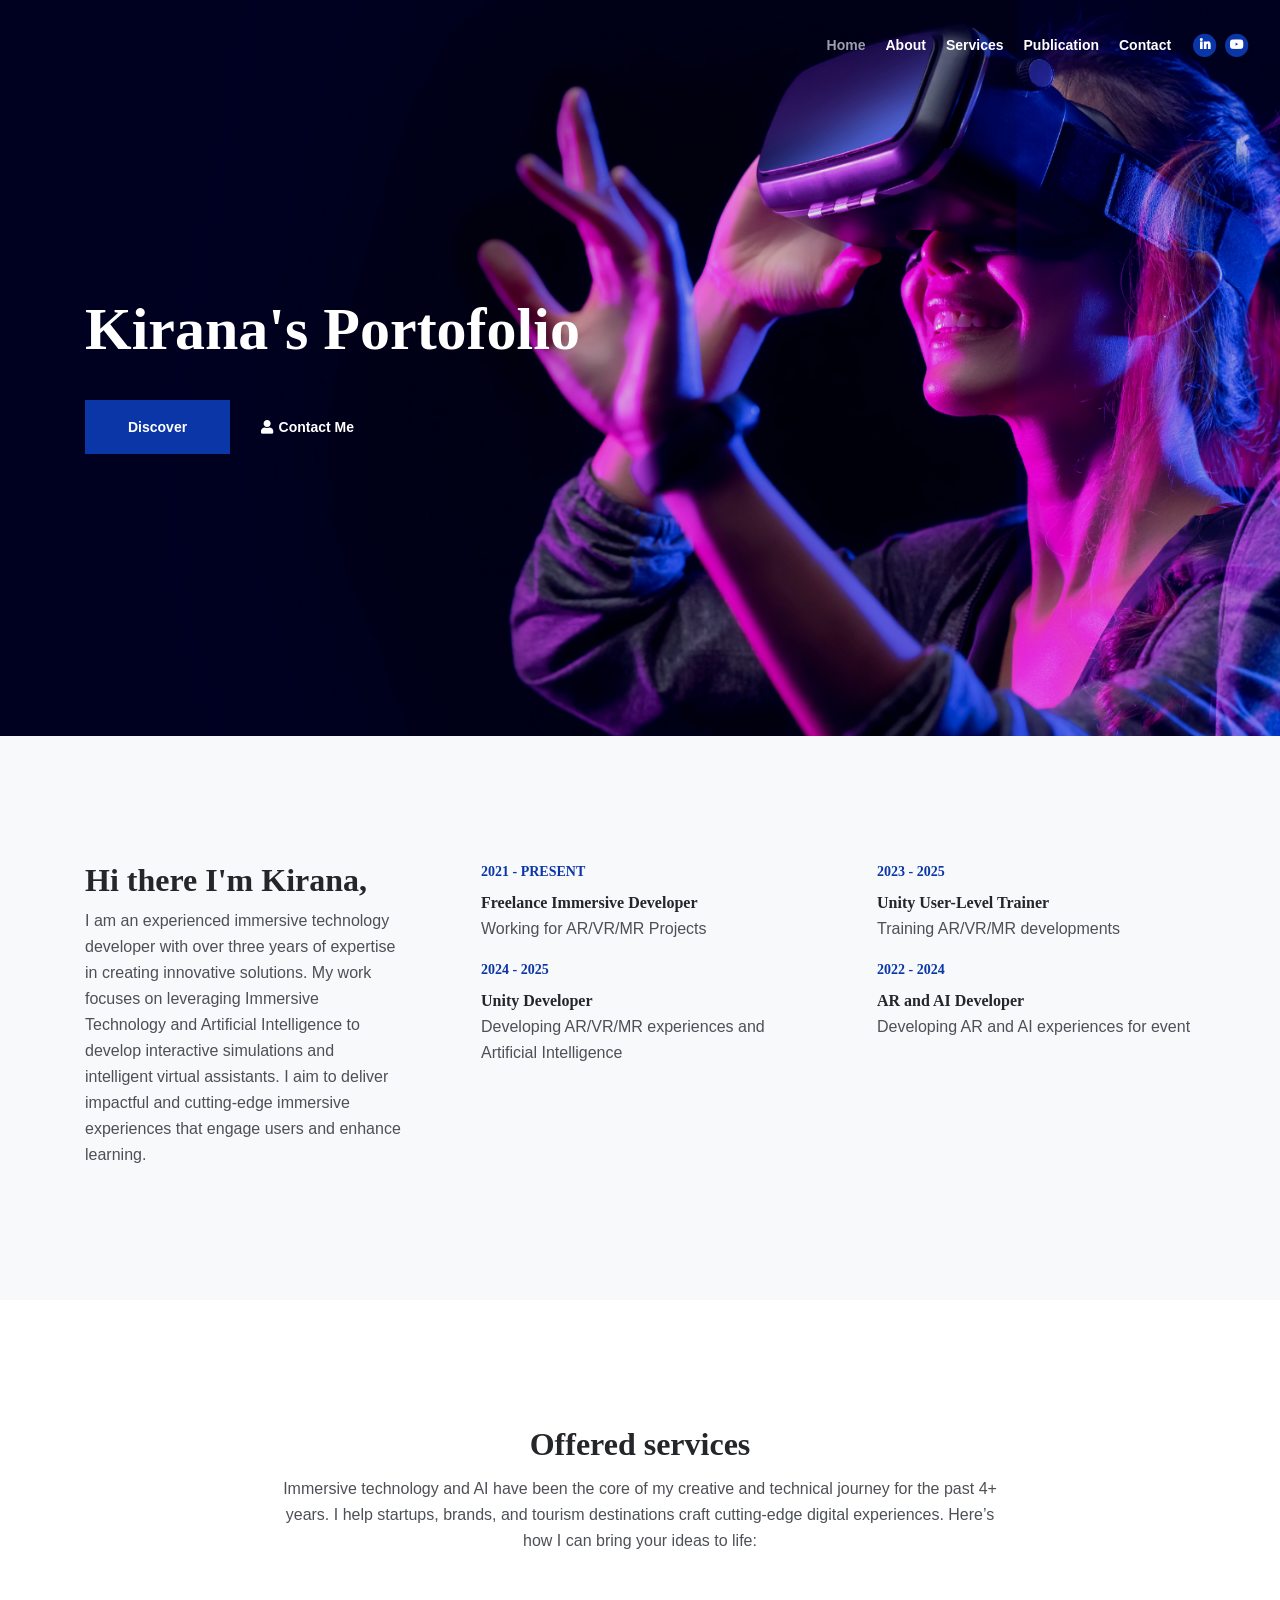
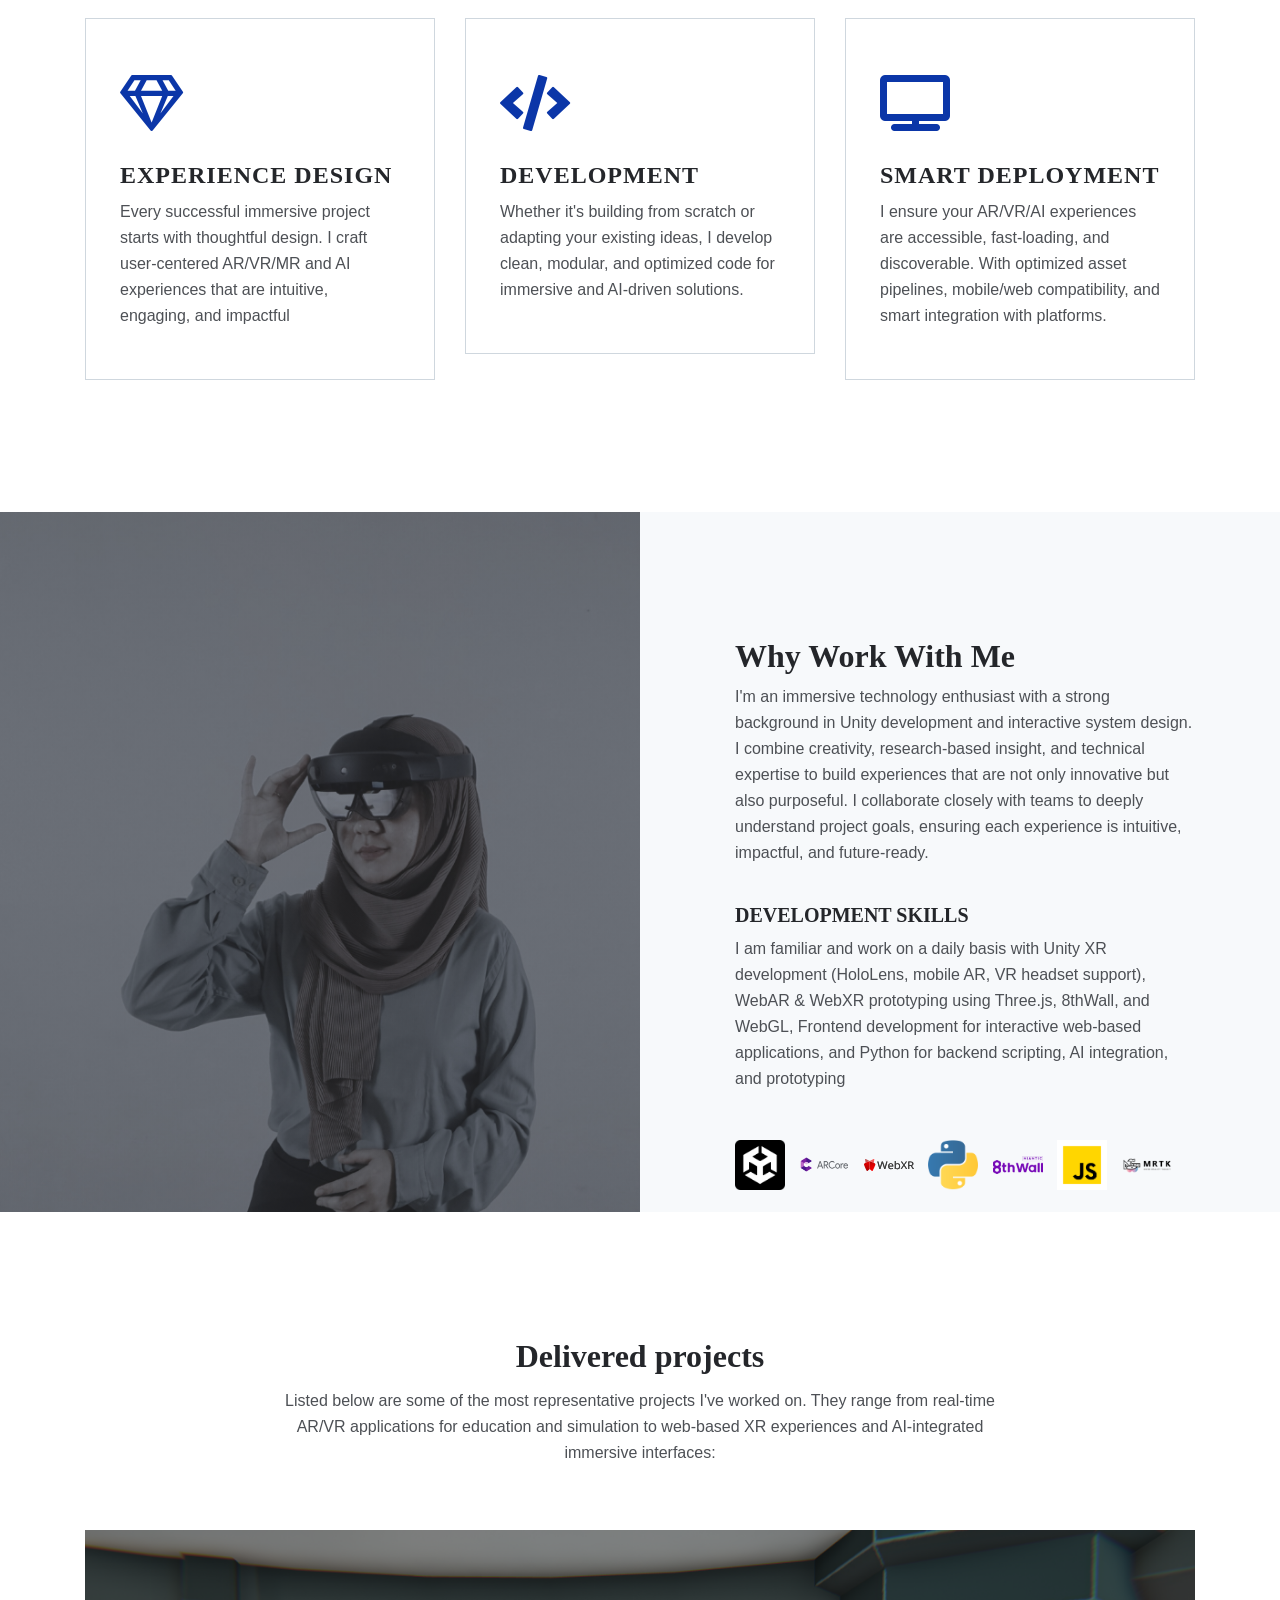
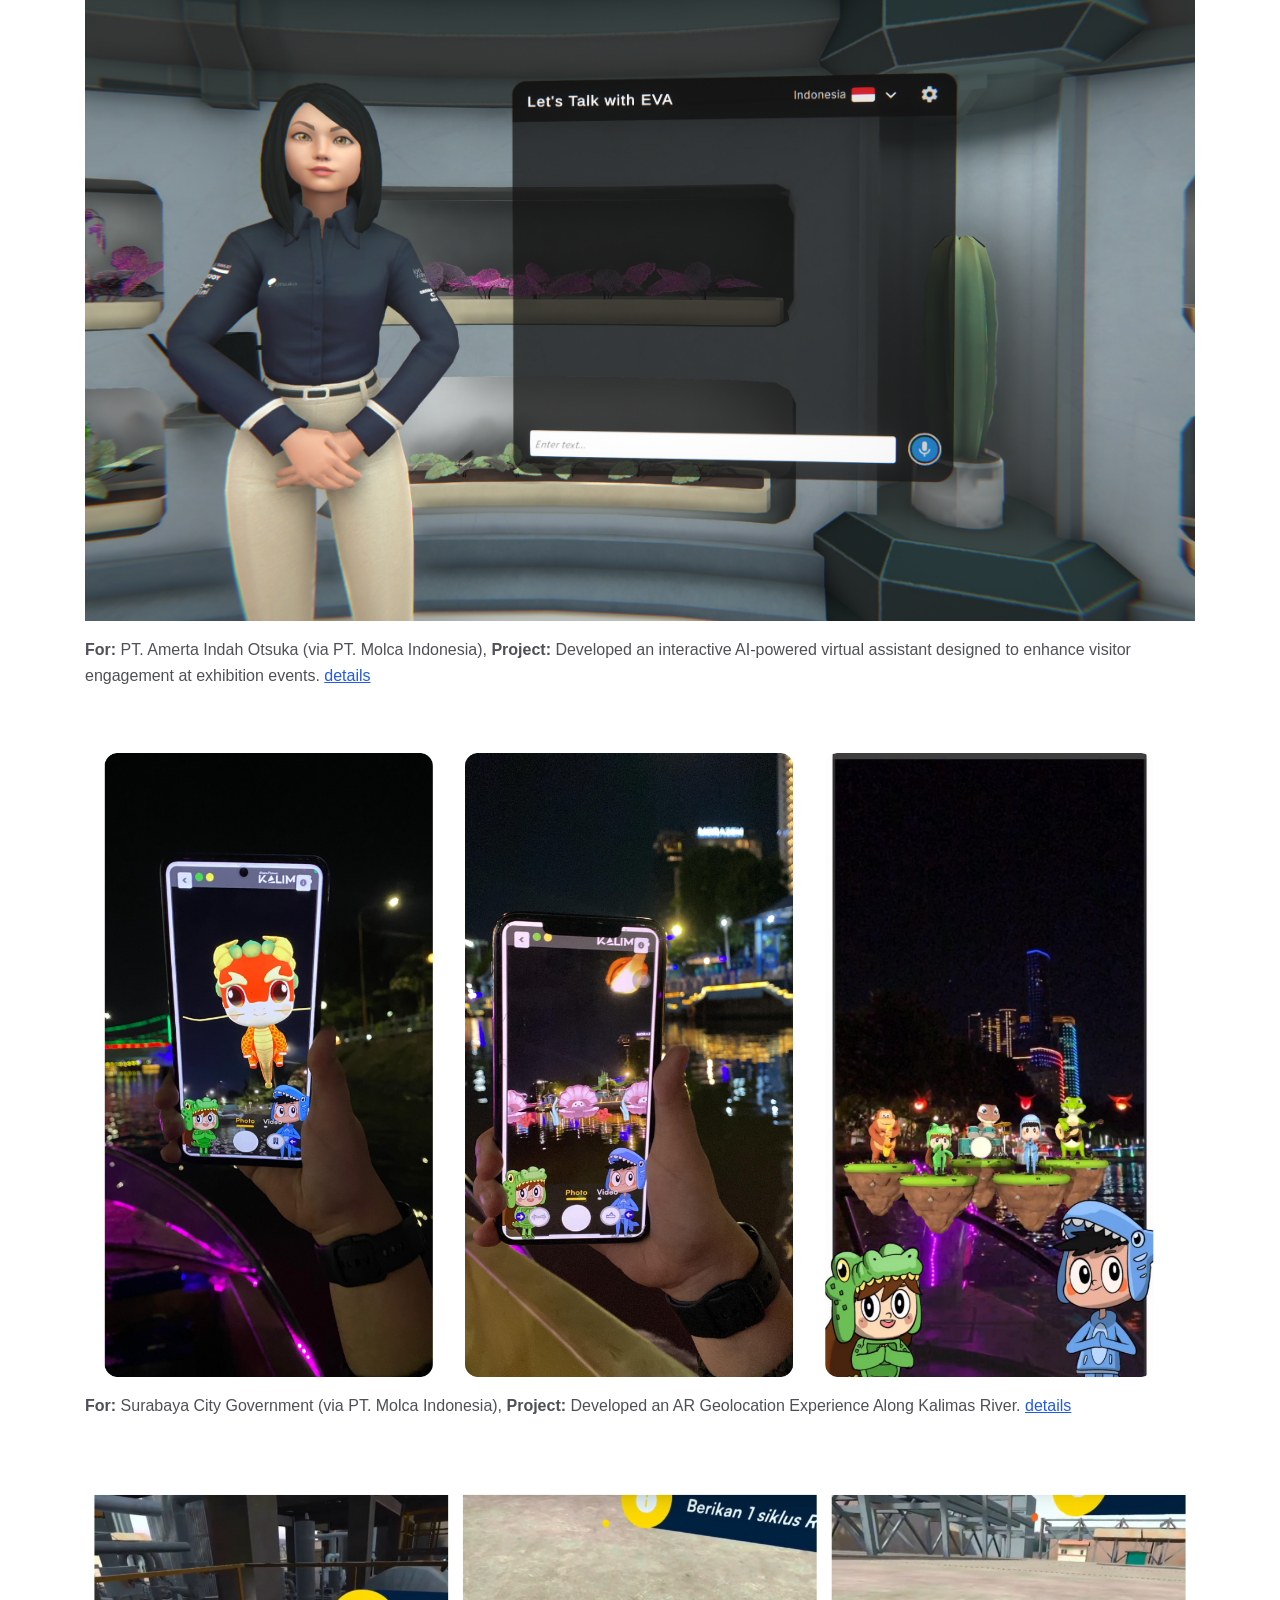
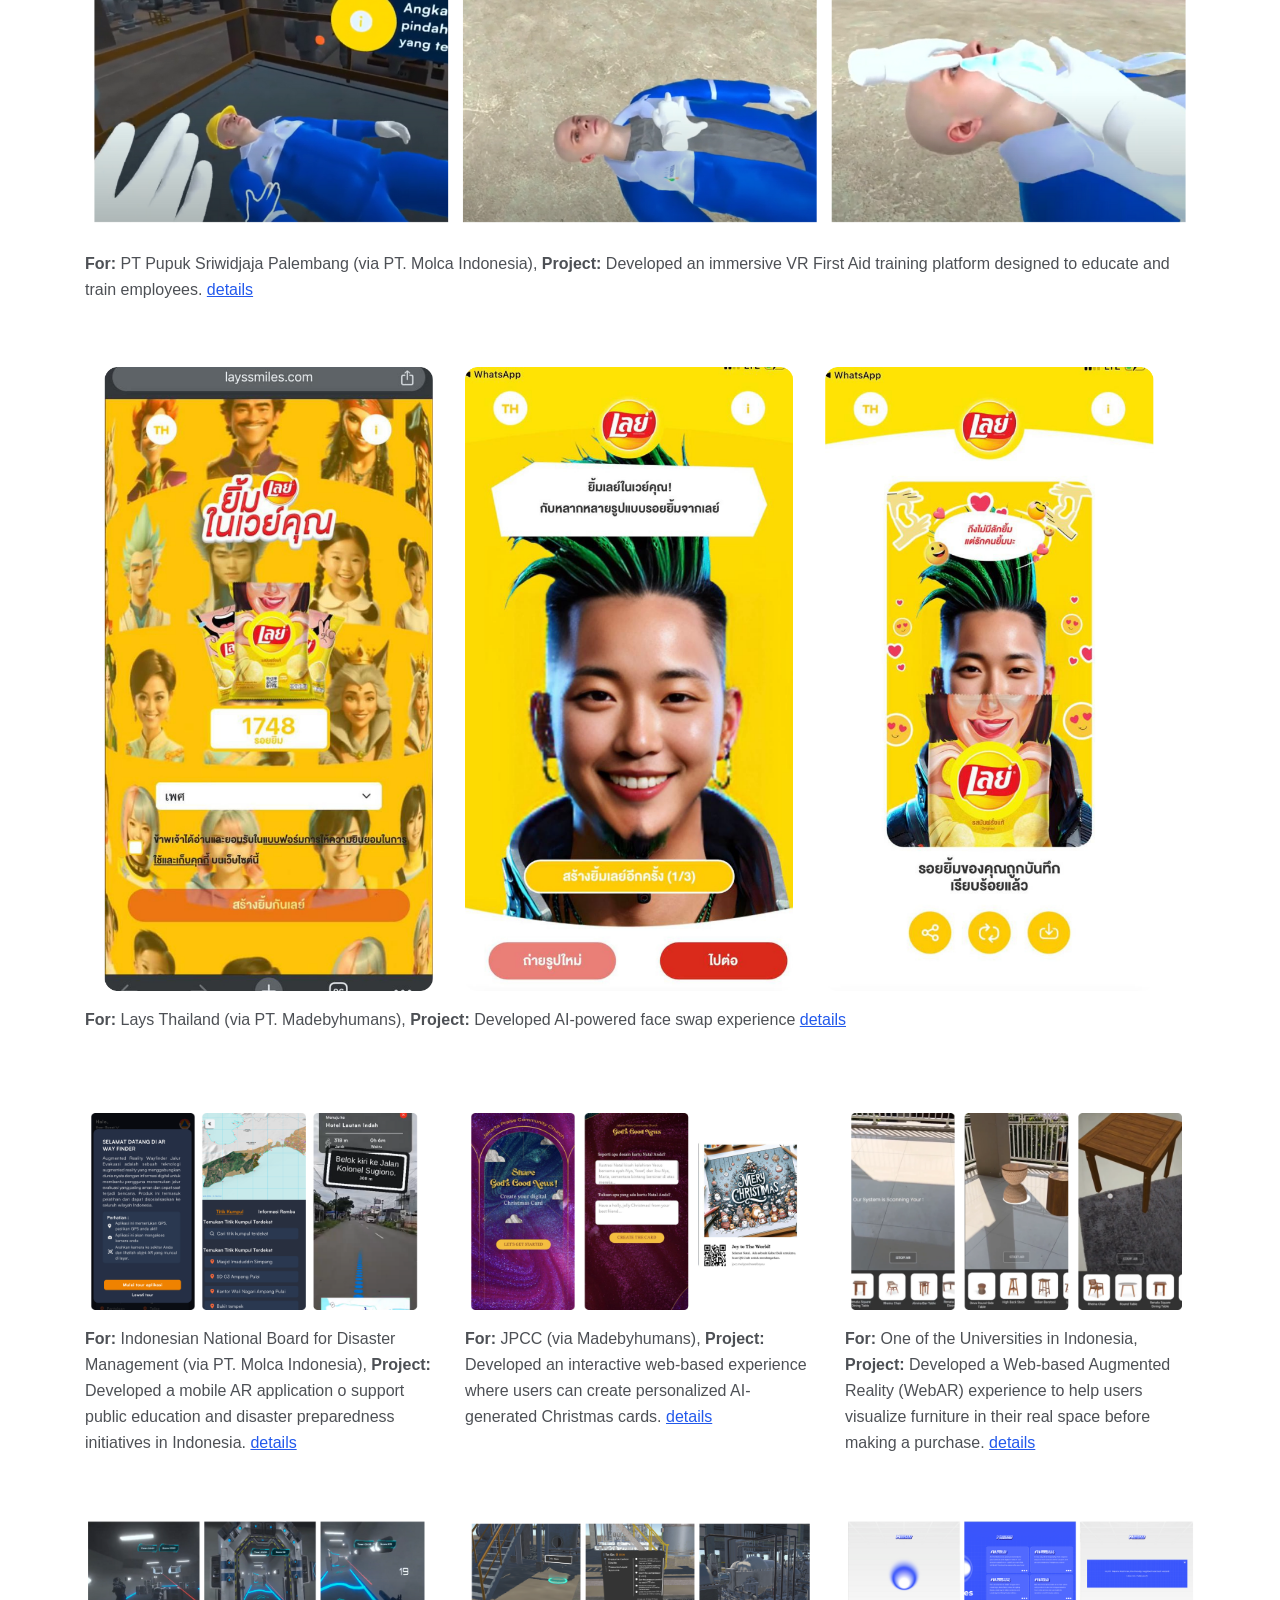
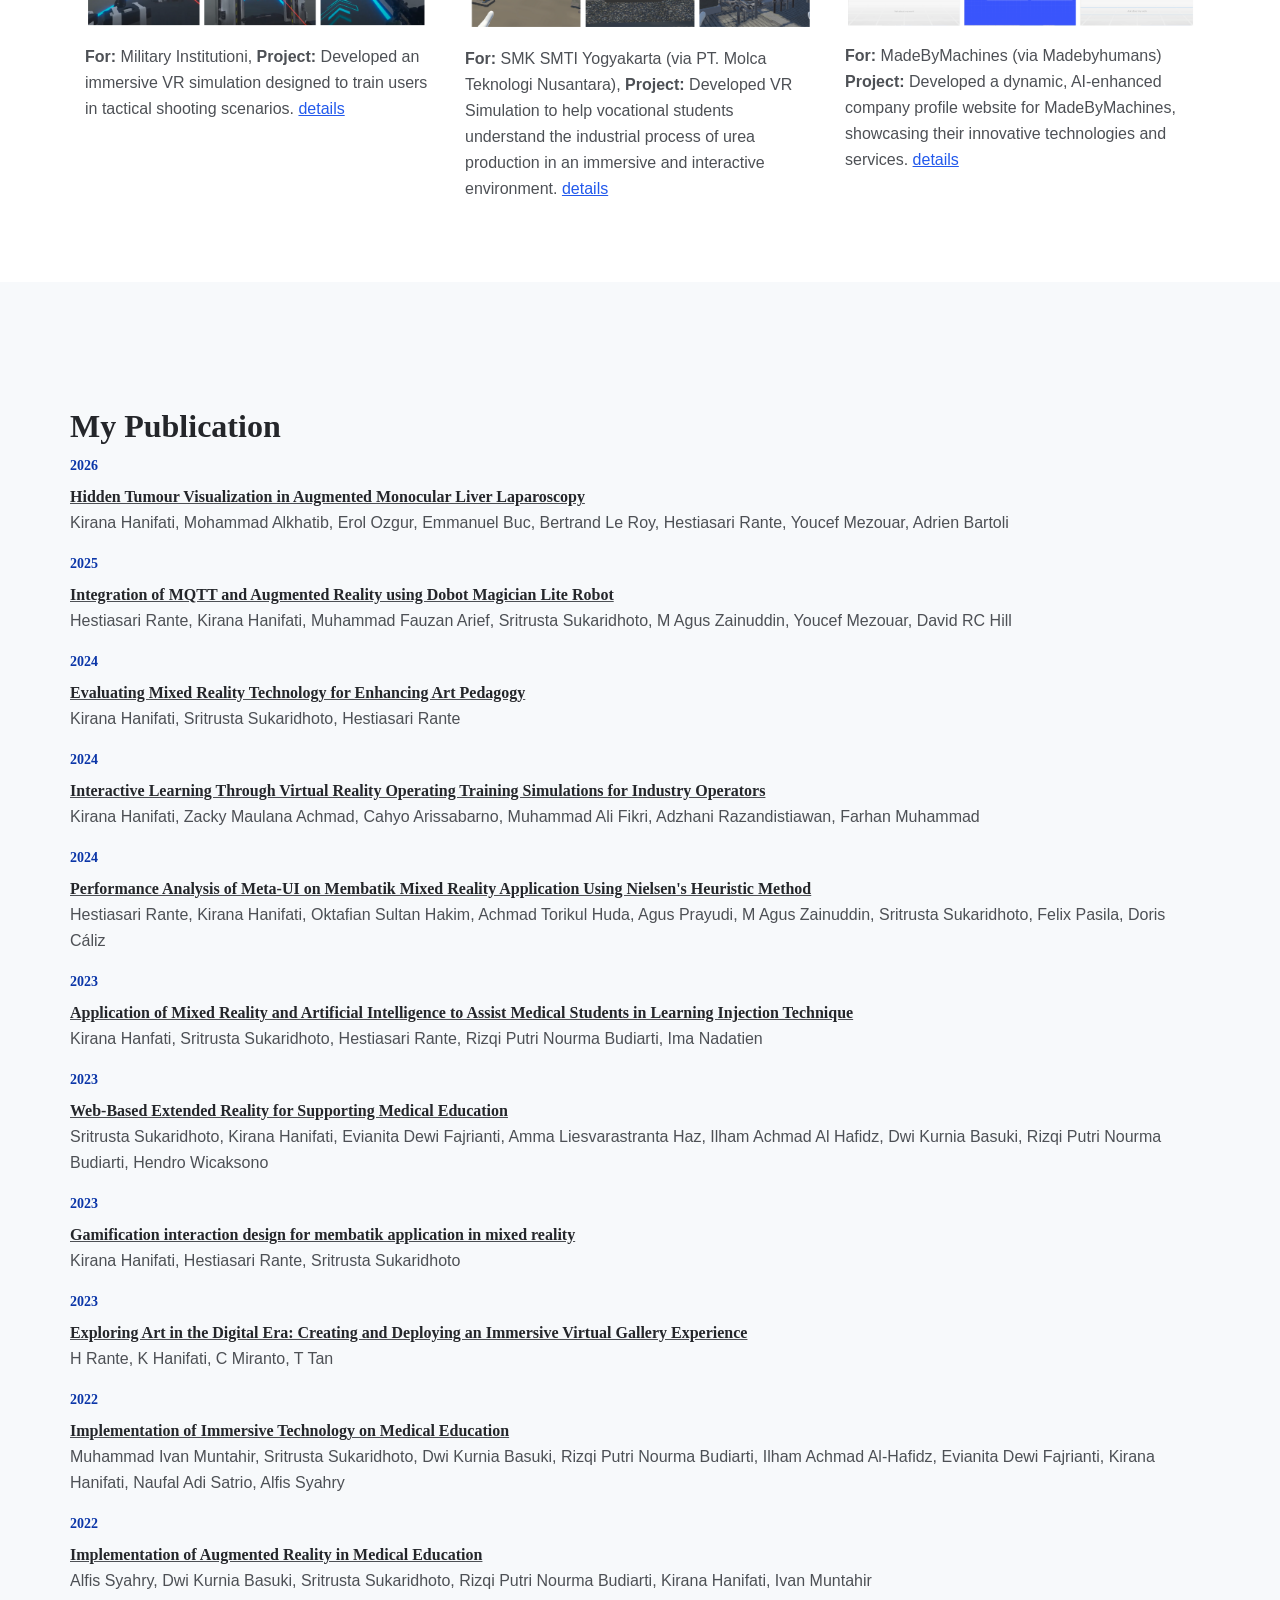
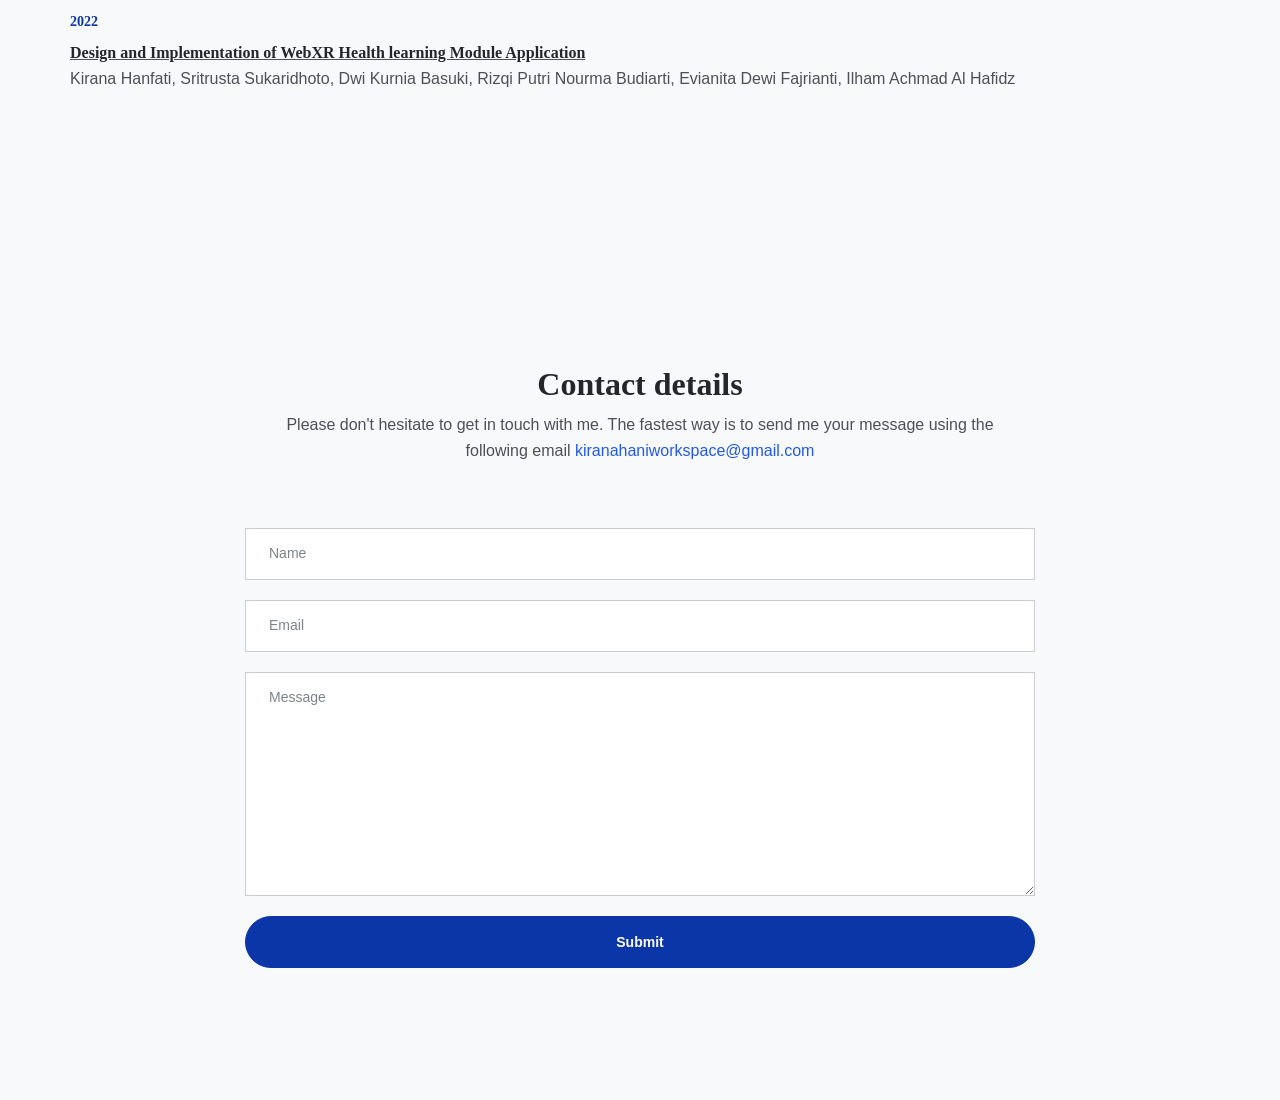
==== commit efe6366f: "Update index.html" ====
--- a/index.html
+++ b/index.html
@@ -397,7 +397,7 @@
             <div class="col-lg-12">
                 <h2>Contact details</h2>
                 <p class="p-heading">
-                    For any type of online project please don't hesitate to get in touch with me. 
+                    Please don't hesitate to get in touch with me. 
                     The fastest way is to send me your message using the following email 
                     <a class="blue no-line" href="mailto:kiranahaniworkspace@gmail.com">kiranahaniworkspace@gmail.com</a>
                 </p>
